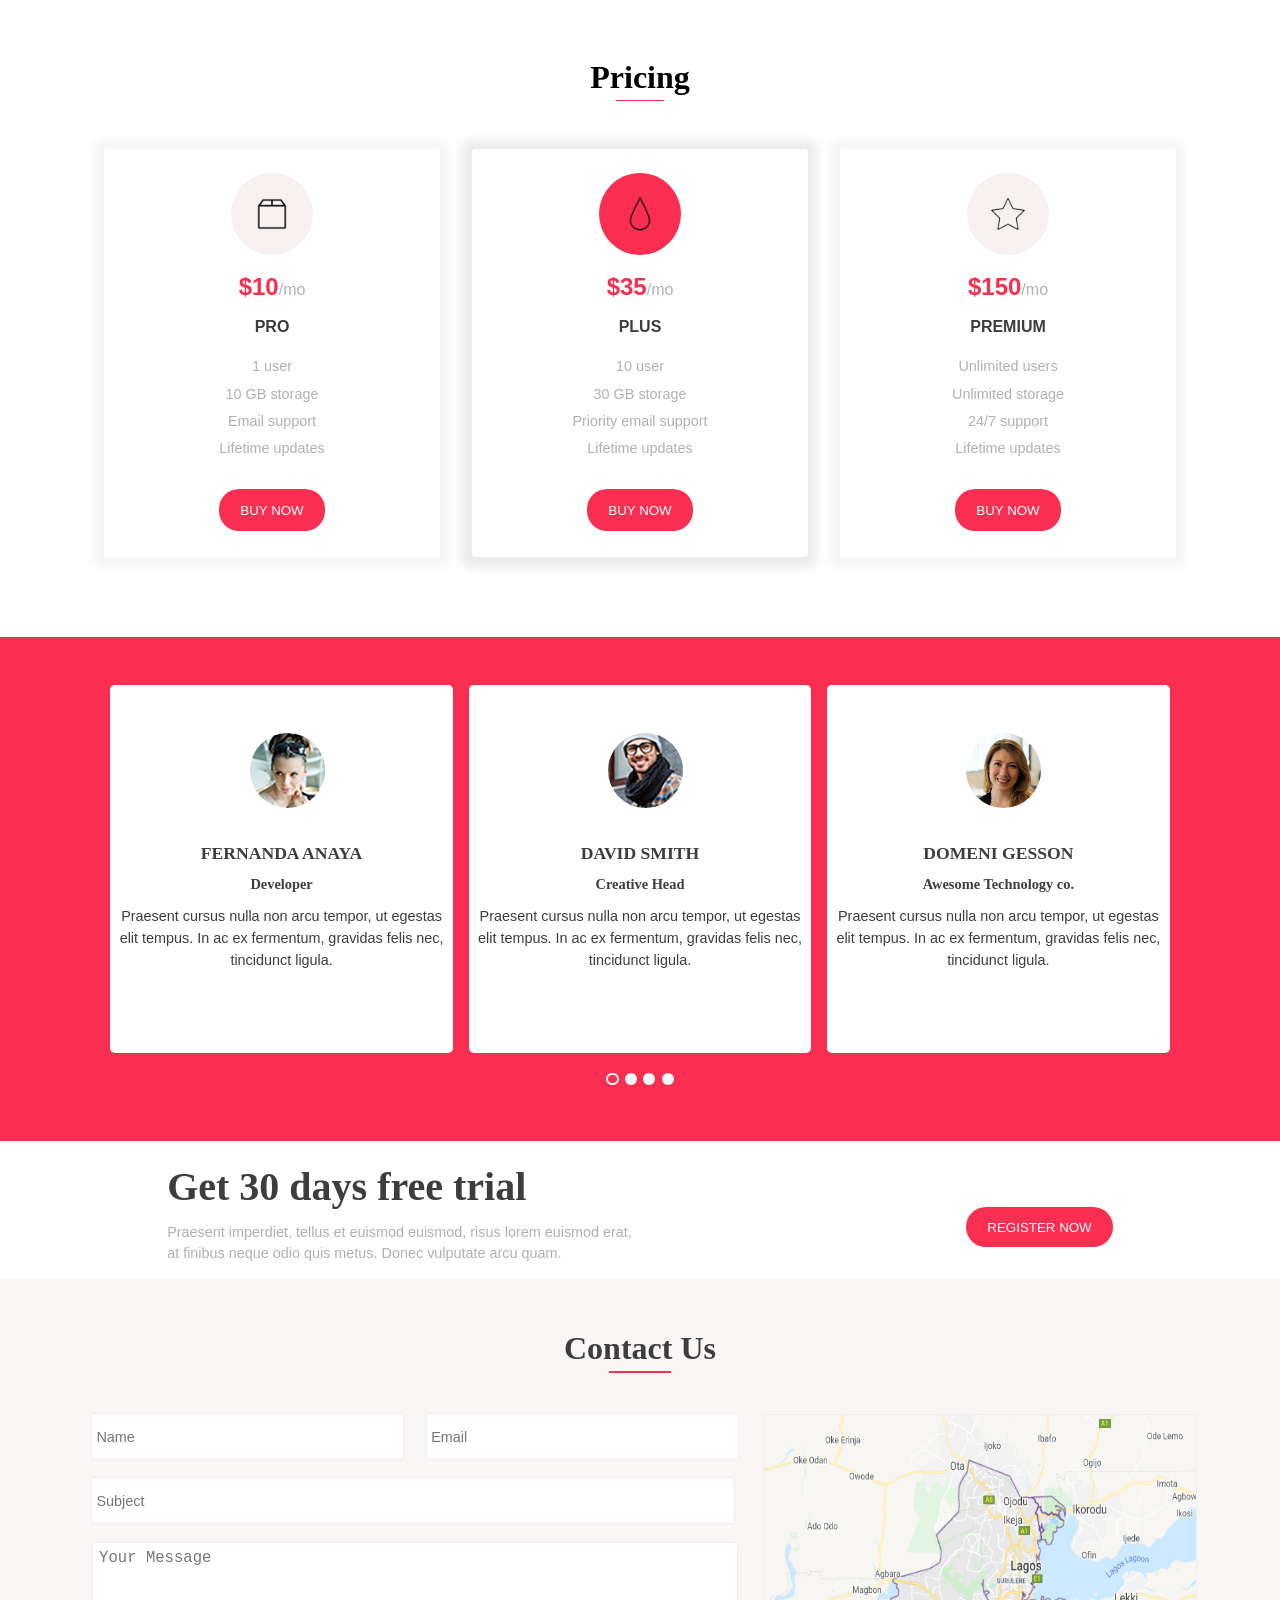
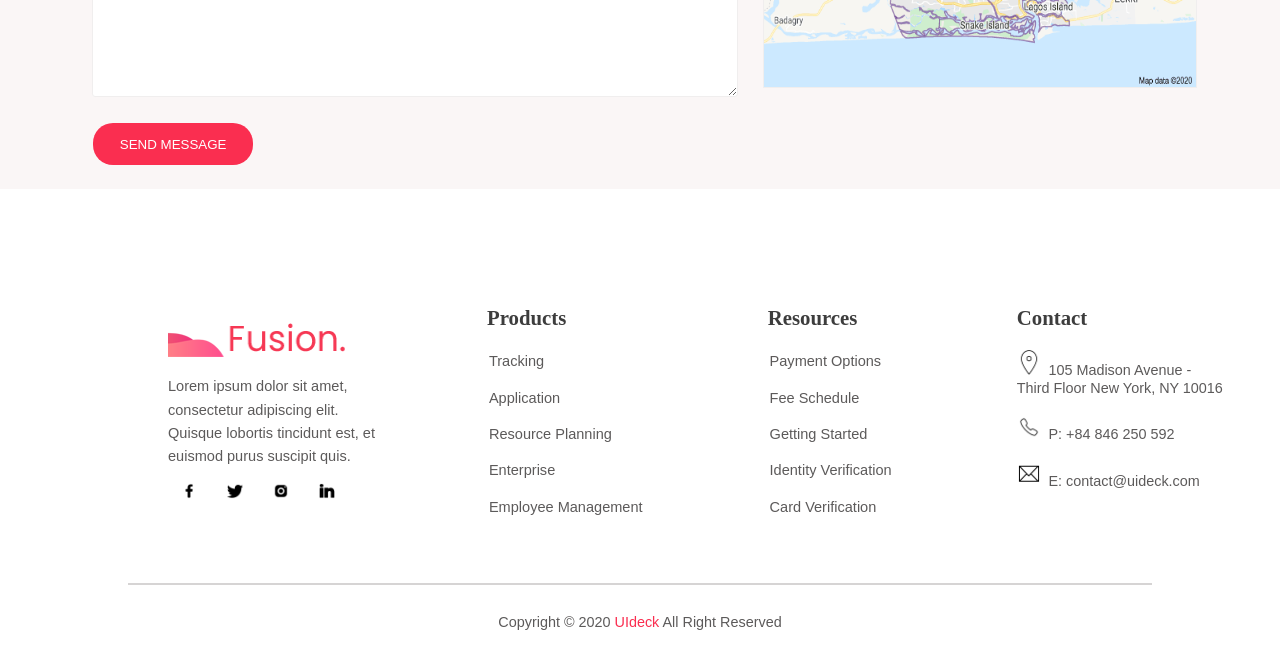
==== index.html @ 1bb01795 "initial commit" ====
<!DOCTYPE html>
<html lang="en">
<head>
    <meta charset="UTF-8">
    <meta name="viewport" content="width=device-width, initial-scale=1.0">
    <title>Group 3 Task</title>
    <link rel="stylesheet" href="style.css">
</head>
<body>
<main>
<section id="pricing">
    <h2>Pricing</h2>
    <div class="pricing-under"></div>
<div class="pricing">
 <div class="box-1 box">
     <img src="shecode-assets/fusion-box.png" alt="a box logo">
    <p class="month"> <span>$10</span>/mo</p>
      <p class="pro">PRO</p>
      <p class="pro-package">
        1 user <br>
        10 GB storage <br>
        Email support <br>
        Lifetime updates <br>
    </p>
    <button>BUY NOW</button>
 </div>
 <div class="box-2 box">
    <img src="shecode-assets/fusion-drop.png" alt="a drop logo">
    <p class="month"><span>$35</span>/mo</p>
     <p class="plus">PLUS</p>
     <p class="plus-package">
       10 user <br>
       30 GB storage <br>
       Priority email support <br>
       Lifetime updates <br>
   </p>
   <button>BUY NOW</button>
</div>
<div class="box-3 box">
    <img src="shecode-assets/fusion-star.png" alt="a star logo">
    <p class="month"><span>$150</span>/mo</p>
     <p class="premium">PREMIUM</p>
     <p class="premium-package">
       Unlimited users <br>
       Unlimited storage <br>
       24/7 support <br>
       Lifetime updates <br>
   </p>
   <button>BUY NOW</button>
</div>
</div>
</section>
<section id="testimonial">
<div class="testimonial-container">
 <div class="first-person">
<img src="shecode-assets/first-image.jpg" alt="first testimony">
<div>
<h2>FERNANDA ANAYA</h2>
<h3>Developer</h3>
<p>Praesent cursus nulla non arcu tempor, ut egestas elit tempus. In ac ex
    fermentum, gravidas felis nec, tincidunct ligula.
  </p>
</div>
 </div>
 <div class="second-person">
    <img src="shecode-assets/second-image.jpg" alt="second-image testimony">
    <div>
    <h2>DAVID SMITH</h2>
    <h3>Creative Head</h3>
    <p>Praesent cursus nulla non arcu tempor, ut egestas elit tempus. In ac ex
        fermentum, gravidas felis nec, tincidunct ligula.
        <p>
      </p>
    </div>
     </div>
     <div class="third-person">
        <img src="shecode-assets/third-image.jpg" alt="third testimony">
        <div>
        <h2>DOMENI GESSON</h2>
        <h3>Awesome Technology co.</h3>
        <p>Praesent cursus nulla non arcu tempor, ut egestas elit tempus. In ac ex
            fermentum, gravidas felis nec, tincidunct ligula.
          </p>
        </div>
    </div>
</section>
<div class="dot-wrapper">
    <div class="dots dots1"></div>
    <div class="dots"></div>
    <div class="dots"></div>
    <div class="dots"></div>
</div>
<section class="trial">
<div>
    <h1>Get 30 days free trial</h1>
    <p>Praesent imperdiet, tellus et euismod euismod, risus lorem euismod erat, <br> at 
    finibus neque odio quis metus. Donec vulputate arcu quam.</p>
</div>
<button>REGISTER NOW</button>
</section>
<section id="contact">
<h2>Contact Us</h2>
<div class="contact-under"></div>
<div class="contact">
<form>
    <input type="text" name="name" placeholder="Name" class="name" required>
    <input type="email" name="email" placeholder="Email" class="email" required> <br>
    <input type="text" name="subject" placeholder="Subject" class="subject" required> <br>
    <textarea name="message" id="message" cols="30" rows="10" placeholder="Your Message" class="textarea" required></textarea> <br>
    <input type="submit" name="submit" value="SEND MESSAGE" class="submit">
</form>
<div class="map">
<img src="shecode-assets/lagos.png" alt="lagos map">
</div>
</div>
</section>
<section id="endofpage">
    <div class="endofpage">
<div class="fusion">
    <img src="shecode-assets/fusion-logo.png" alt="fusion logo" id="fusion">
    <p>Lorem ipsum dolor sit amet,</br> consectetur adipiscing elit. </br> Quisque lobortis
    tincidunt est, et </br> euismod purus suscipit quis.</p>
    <a href="https://facebook.com"><img src="shecode-assets/facebook.png" alt="facebook logo" class="social"></a>
    <a href="https://twitter.com"><img src="shecode-assets/twitter.png" alt="twitter logo" class="social"></a>
    <a href="https://instagram.com"><img src="shecode-assets/instagram.png" alt="instagram logo" class="social"></a>
    <a href="https://linkedin.com"><img src="shecode-assets/linkedin.png" alt="linkedin logo" class="social"></a>
</div>
<div>
    <h3>Products</h3>
    <ul>
     <li>Tracking</li>
     <li>Application</li>
     <li>Resource Planning</li>
     <li>Enterprise</li>
     <li>Employee Management</li>
 </ul>
</div>
<div>
    <h3>Resources</h3>
    <ul>
     <li>Payment Options</li>
     <li>Fee Schedule</li>
     <li>Getting Started</li>
     <li>Identity Verification</li>
     <li>Card Verification</li>
 </ul>
</div>
<div class="contact-address">
    <h3>Contact</h3>
    <a href="#"><img src="shecode-assets/fusion-location.png" alt="location image" class="contact">105 Madison Avenue - </br> Third Floor New York, NY 10016</a> <br> <br>
    <a href="#"><img src="shecode-assets/fusion-phone.png" alt="phone image" class="contact">P: +84 846 250 592</a> <br> <br>
    <a href="#"><img src="shecode-assets/fusion-mail.png" alt="mail image" class="contact">E: contact@uideck.com</a>
</div>
</div>
</section>
<div class="top-border"></div>
<footer>
    <p>Copyright &copy; 2020 <a href="#">UIdeck</a> All Right Reserved </p>
</footer>
</main>
</body>
</html>
---- style.css ----
:root{
    --pink-color: rgb(250, 46, 80);
    --grey-color:rgb(248, 241, 241);
    --white-color:white;
    --box-shadow:rgb(247, 245, 245);
    --box-2-shadow: rgb(236, 234, 234);
    --pricing-headings: rgb(61, 61, 61);
    --pricing-text:rgb(180, 175, 175);
}
body{
    margin: 0;
    box-sizing: border-box;
    font-family: Arial, Helvetica, sans-serif;
}
h1,h2, h3{
    font-family: 'Times New Roman', Times, serif ;
}
/* pricing section */

.pricing{
    display: flex;
    justify-content:center;
    align-items: center;
}
#pricing{
    background-color: var(--white-color);
    padding: 2em;
    padding-bottom: 4em;
}
#pricing h2{
text-align: center;
font-size: 2em;
}
.pricing img{
    width: 2.5em;
    background-color: var(--grey-color);
    border-radius: 50%;
    padding: 1.3em;
    margin-top: 1.5em;

}
.box{
width: 21em;
height: 25.5em;
background-color: var(--white-color);
text-align: center;
line-height: 1.3em;
margin: 1em;
border: none;
border-radius: .2em;
box-shadow: -1px 1px 10px 10px var(--box-shadow);
}
.box-2{
    box-shadow: -1px 1px 10px 10px var(--box-2-shadow);
}
.box-2 img{
background-color: var(--pink-color); 
}
/* hover effect for the icons */
.pricing img:hover{
    background-color: var(--pink-color); 
}
span{
    color: var(--pink-color);
    font-weight: 550;
    font-size: 1.5em;
}
.month{
    font-size: 1em;
    color:var(--pricing-text);
}
.pro, .plus, .premium{
    font-weight: 800;
    color: var(--pricing-headings);
}
.pro-package, .plus-package, .premium-package{
    color: var(--pricing-text);
    font-size: .9em;
    line-height:1.9em ;

}
.pricing button{
    background-color: var(--pink-color);
    color: white;
    border: none;
    padding: .6em;
    border-radius: 1.5em;
    padding: 1em;
    width: 8em;
    margin: .9em;
}

/* Testimonial section */

#testimonial{
    background-color: var(--pink-color);
    padding: 5em;
}
.testimonial-container{
    display: flex;
    justify-content:center;
    align-items: center;
}
.first-person, .second-person, .third-person{
    background-color: var(--white-color);
    width: 21.4em;
    height: 23em;
    margin: .5em;
    margin-top: -2em;
    text-align: center;
    border-radius: .3em;
}
.testimonial-container img{
    position: absolute;
    border-radius: 50%;
    margin-top: 3em;
    margin-left: -2em;
}
.testimonial-container p{
    color: var(--pricing-headings) ;
    font-size: .9em;
    line-height: 1.5em;
}
.testimonial-container h2{
    font-size: 1.1em;
    color: var(--pricing-headings);
}
.testimonial-container h3{
    font-size: .9em;
    color: var(--pricing-headings);
}
.first-person div, .second-person div, .third-person div{
    margin-top: 10em;
    line-height: 1em;
}
.dot-wrapper{
    display: flex;
    justify-content: center;
    align-items: center;
    left: 20em;
    margin-top: -7.5em;
    padding: 3em;
}
.dots{
    display: inline-block;
    background-color: var(--white-color);
    border-radius: 50%;
    width: .75em;
    height: .75em;
    margin: .2em;
}
.dots1{
background-color: var(--pink-color);
border: 2px solid white;
width: .53em;
height: .53em;
}
.trial{
    display: flex;
    justify-content: space-around;
    align-items: center;
    line-height: .2em;
    margin-top: 1em;
}
.trial h1{
    font-size: 2.5em;
    color: var(--pricing-headings);
}
.trial p{
line-height: 1.5em;
font-size: .9em;
color: var(--pricing-text)
}
.trial button{
    background-color: var(--pink-color);
    color: white;
    border: none;
    border-radius: 1.5em;
    height: 3em;
    width: 11em;
    margin-top: 1.7em;
}

/* contact section */

#contact{
    background-color: rgb(250, 246, 246);
    padding: 1.5em;
}
#contact h2{
    text-align: center;
    font-size: 2em;
    color: var(--pricing-headings);
}
.contact{
    display: flex;
    justify-content:center;
    flex-wrap: wrap;
}
.email, .name, .subject{
width: 21em;
height: 2.5em;
margin: .6em;
border: 1px solid rgb(240, 238, 238);;
border-radius: .2em;
padding: .3em;
font-size: .9em;
}
.subject{
    width: 44em;
}
.textarea{
    width: 40.5em;
    height: 9em;
    padding: .4em;
    margin: .6em;
    font-size: 1.2em;
    border: 1px solid rgb(240, 238, 238);
    border-radius: .2em;
}
.map img{
width: 27em;
height: 17em;
margin-top: .6em;
margin-left: 1em;
border: 1px solid rgb(240, 238, 238);
}
.submit{
    background-color: var(--pink-color);
    color: white;
    border: none;
    border-radius: 1.5em;
    height: 3.1em;
    width: 12em;
    margin-top: 1em;
    margin-left: .8em;
}
#endofpage{
    padding-bottom: 3em;
}
.endofpage{
    display: flex;
    justify-content: flex-start;
}
#endofpage .social{
    width: 1em;
    height: 1em;
}
#endofpage .fusion{
    margin-left: 3.5em;
    margin-top: 5em;
}
#endofpage .fusion a{
    margin: .8em;
}
#fusion{
    width: 12em;
    height: 2.5em;
}
#endofpage .contact{
    width: 1.7em;
    height: 1.7em;
    display: inline-block;
    margin-right: .5em;
}
#endofpage ul{
    margin-left: -3.2em;
}
#endofpage li{
    list-style-type: none;
    margin: .9em;
}
#endofpage h3{
    color: var(--pricing-headings);
    font-size: 1.3em ;
}
#endofpage p, #endofpage li{
    font-size: .91em;
    line-height: 1.6em;
    color: rgb(92, 90, 90);
}
#endofpage div{
    margin-top: 3em;
    margin-left: 7em;
}
#endofpage .contact-address a{
    font-size: .9em;
    color: rgb(92, 90, 90);
    text-decoration: none;
}
footer{
    padding: 1em;
    font-size: .9em;
    color: rgb(92, 90, 90);
    text-align: center;
}
.top-border{
    background-color:rgb(214, 212, 212);
    width: 80%;
    height: .1em;
    margin: auto;
}
.pricing-under{
    background-color:var(--pink-color);
    width: 4%;
    height: 1.7px;
    margin: -1.4em auto 2em auto;
}
.contact-under{
    background-color:var(--pink-color);
    width: 5%;
    height: 1.7px;
    margin: -1.4em auto 2em auto;
}
footer a{
    text-decoration: none;
    color: var(--pink-color);
}
/* media queries */
@media screen and (max-width: 700px){
    .pricing{
        flex-direction: column;
    }
    .testimonial-container{
        flex-direction: column;
    }
    .first-person, .second-person, .third-person{
        margin-top: 1em;
    }
    .trial{
        flex-direction: column;
        margin: 1.5em;
    }
    .email, .name, .subject{
        width: 23em;
        margin: .6em 10em;
    }
    .textarea{
        width: 25em;
        margin: .6em 7em;
    }
    .submit{
        margin-left: 18em;
    }
    .map img{
        width:26em ;
        margin: 2em;
    }
    .endofpage{
        flex-direction: column;
        justify-content: flex-start;
        align-items: flex-start;
    }
}
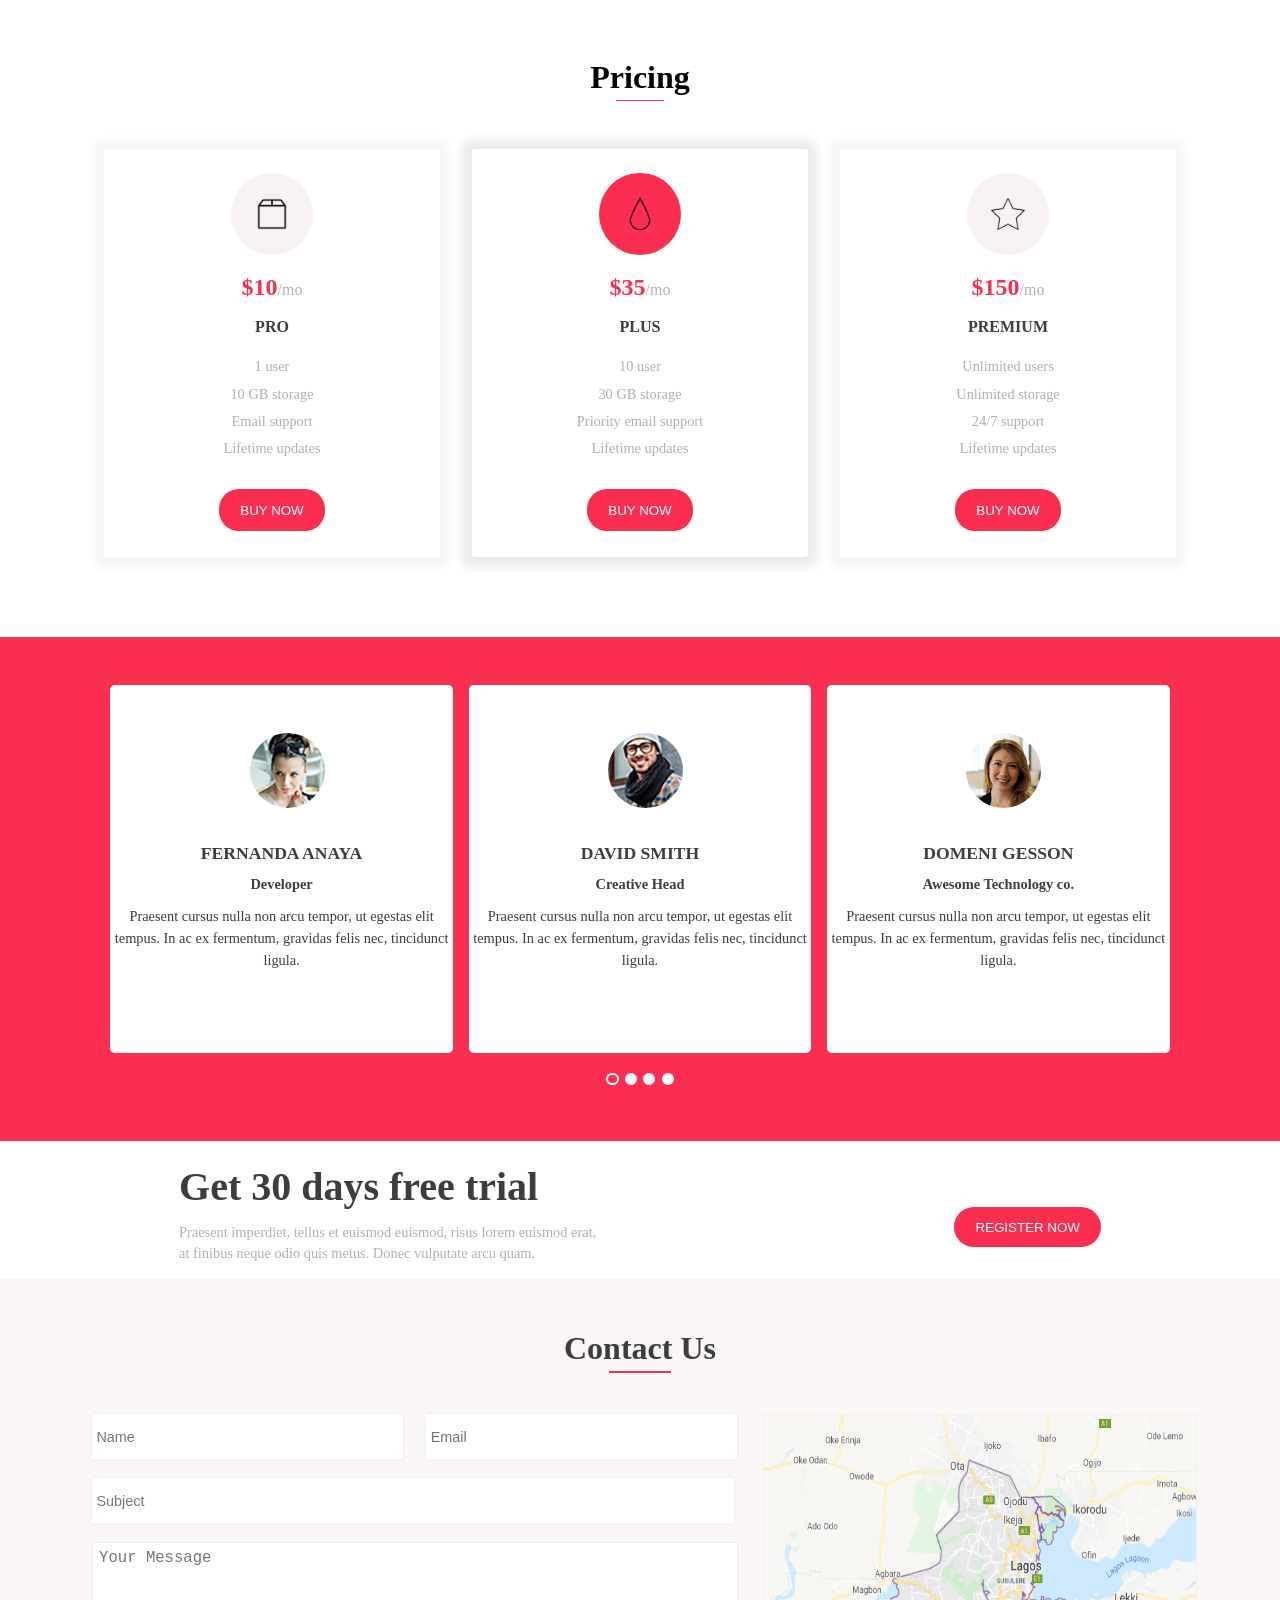
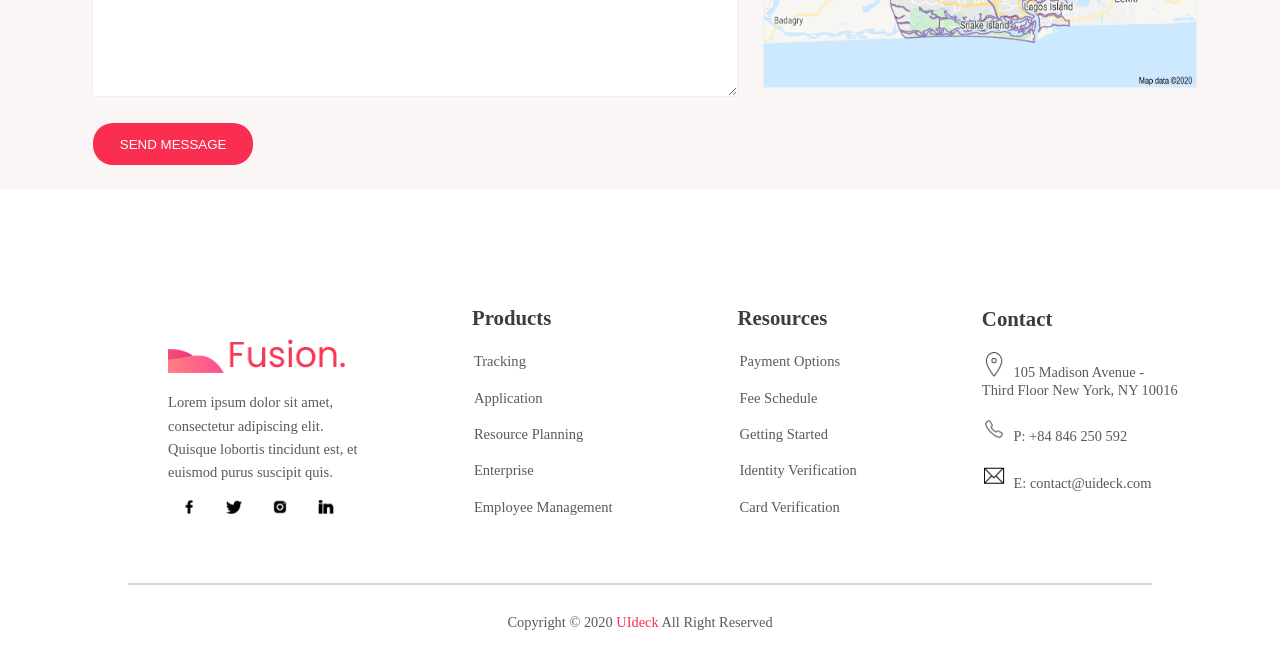
==== commit 54513fd1: "addition of extra files" ====
--- a/index.html
+++ b/index.html
@@ -120,10 +120,10 @@
     <img src="shecode-assets/fusion-logo.png" alt="fusion logo" id="fusion">
     <p>Lorem ipsum dolor sit amet,</br> consectetur adipiscing elit. </br> Quisque lobortis
     tincidunt est, et </br> euismod purus suscipit quis.</p>
-    <a href="https://facebook.com"><img src="shecode-assets/facebook.png" alt="facebook logo" class="social"></a>
-    <a href="https://twitter.com"><img src="shecode-assets/twitter.png" alt="twitter logo" class="social"></a>
-    <a href="https://instagram.com"><img src="shecode-assets/instagram.png" alt="instagram logo" class="social"></a>
-    <a href="https://linkedin.com"><img src="shecode-assets/linkedin.png" alt="linkedin logo" class="social"></a>
+    <a href="https://facebook.com"><img src="shecode-assets/facebook.png" alt="facebook logo" class="fb"></a>
+    <a href="https://twitter.com"><img src="shecode-assets/twitter.png" alt="twitter logo" class="twitter" ></a>
+    <a href="https://instagram.com"><img src="shecode-assets/instagram.png" alt="instagram logo" class="insta"></a>
+    <a href="https://linkedin.com"><img src="shecode-assets/linkedin.png" alt="linkedin logo" class="linkedin"></a>
 </div>
 <div>
     <h3>Products</h3>
--- a/style.css
+++ b/style.css
@@ -10,7 +10,7 @@
 body{
     margin: 0;
     box-sizing: border-box;
-    font-family: Arial, Helvetica, sans-serif;
+    /* font-family: Arial, Helvetica, sans-serif; */
 }
 h1,h2, h3{
     font-family: 'Times New Roman', Times, serif ;
@@ -56,10 +56,6 @@
 .box-2 img{
 background-color: var(--pink-color); 
 }
-/* hover effect for the icons */
-.pricing img:hover{
-    background-color: var(--pink-color); 
-}
 span{
     color: var(--pink-color);
     font-weight: 550;
@@ -241,8 +237,9 @@
 .endofpage{
     display: flex;
     justify-content: flex-start;
-}
-#endofpage .social{
+    align-items: center;
+}
+#endofpage a img {
     width: 1em;
     height: 1em;
 }
@@ -283,6 +280,9 @@
     margin-top: 3em;
     margin-left: 7em;
 }
+#endofpage .contact-address h3{
+    margin-top: -1em ;
+}
 #endofpage .contact-address a{
     font-size: .9em;
     color: rgb(92, 90, 90);
@@ -331,6 +331,9 @@
         flex-direction: column;
         margin: 1.5em;
     }
+    .trial h1{
+        font-size: 1.8em;
+    }
     .email, .name, .subject{
         width: 23em;
         margin: .6em 10em;
@@ -351,4 +354,33 @@
         justify-content: flex-start;
         align-items: flex-start;
     }
+}
+
+/* hover effect for the icons */
+.pricing img:hover{
+    background-color: var(--pink-color); 
+}
+button:hover{
+    font-weight: bold;
+    cursor: pointer;
+    background-color: white; transition: .4s;
+    border: 1px dashed var(--pink-color);
+    color: var(--pink-color);
+}
+.submit:hover{
+    font-weight: bold;
+    cursor: pointer;
+    background-color: white; transition: .4s;
+    border: 1px dashed var(--pink-color);
+    color: var(--pink-color);
+}
+.map:hover{
+    cursor: pointer;
+}
+a:hover{
+    color: var(--pink-color);
+}
+.socialfb:hover{
+background-color: var(--pink-color);
+padding: .8em;
 }
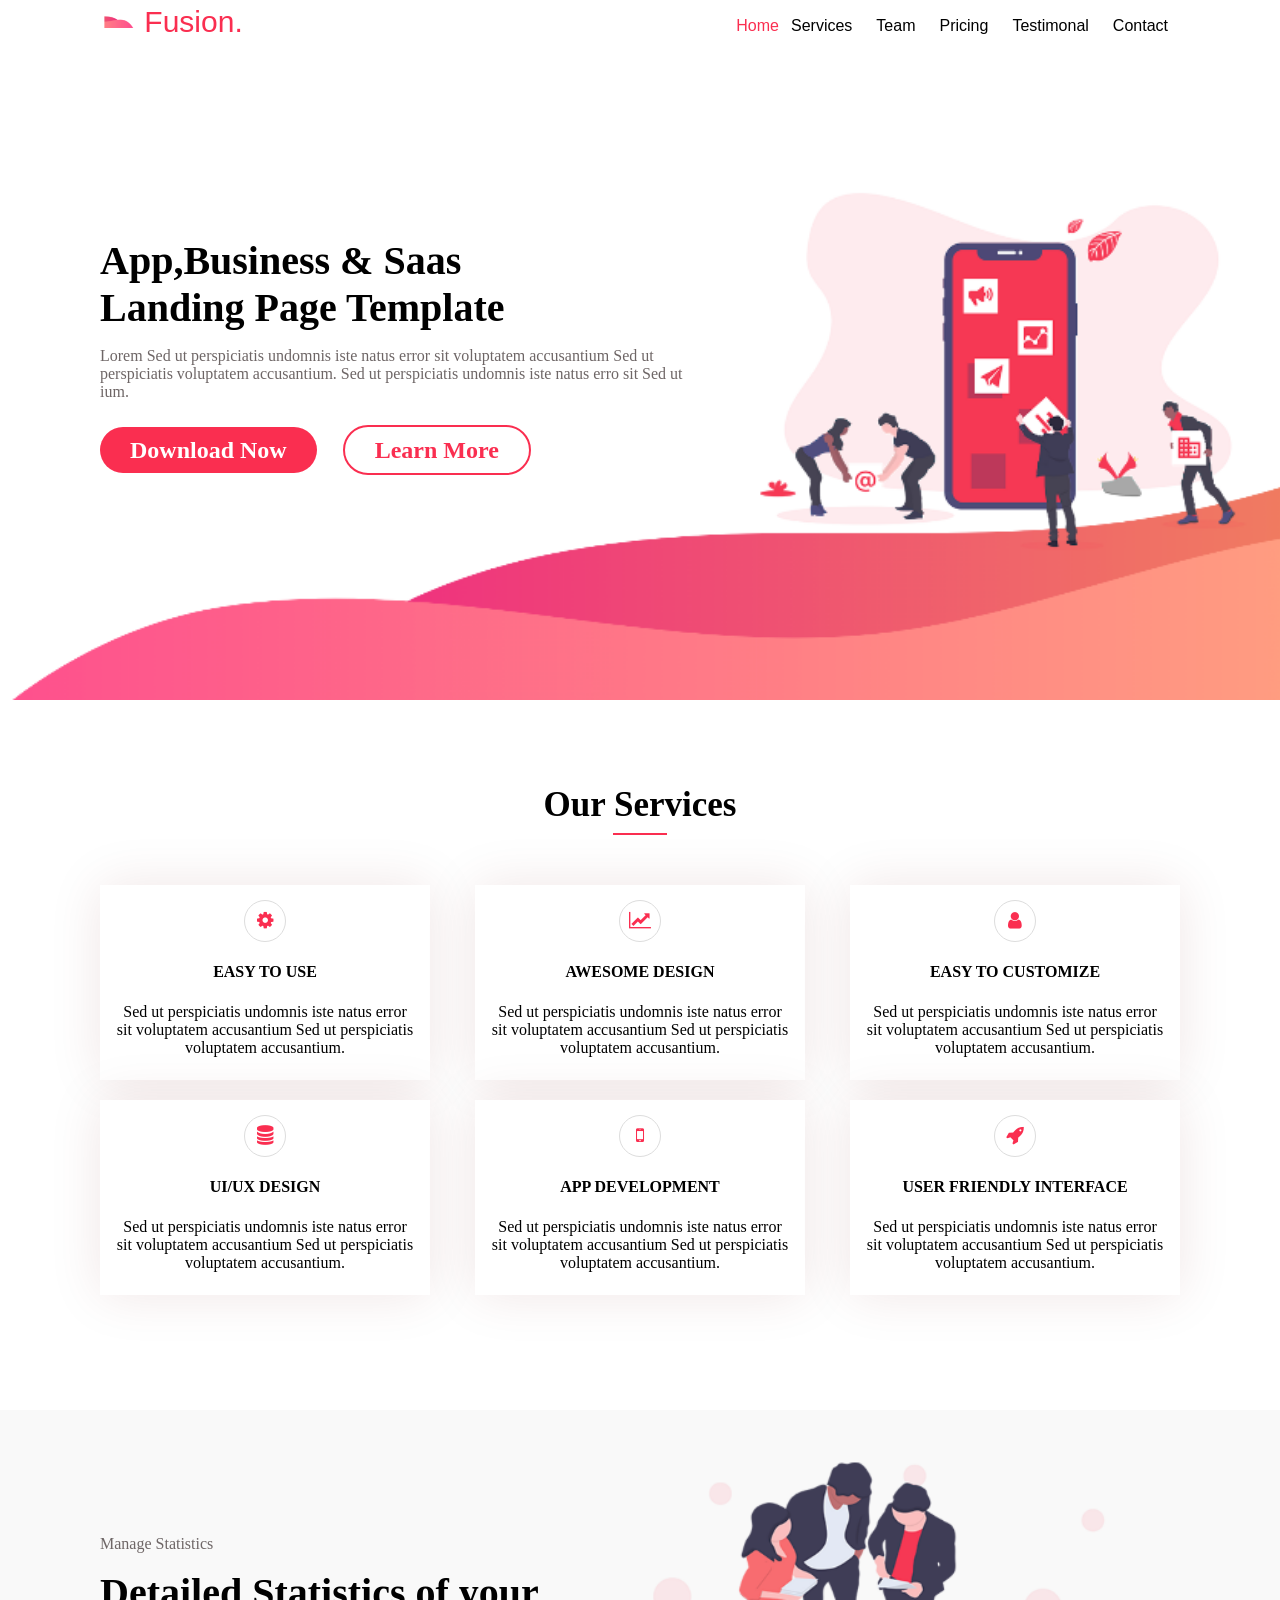
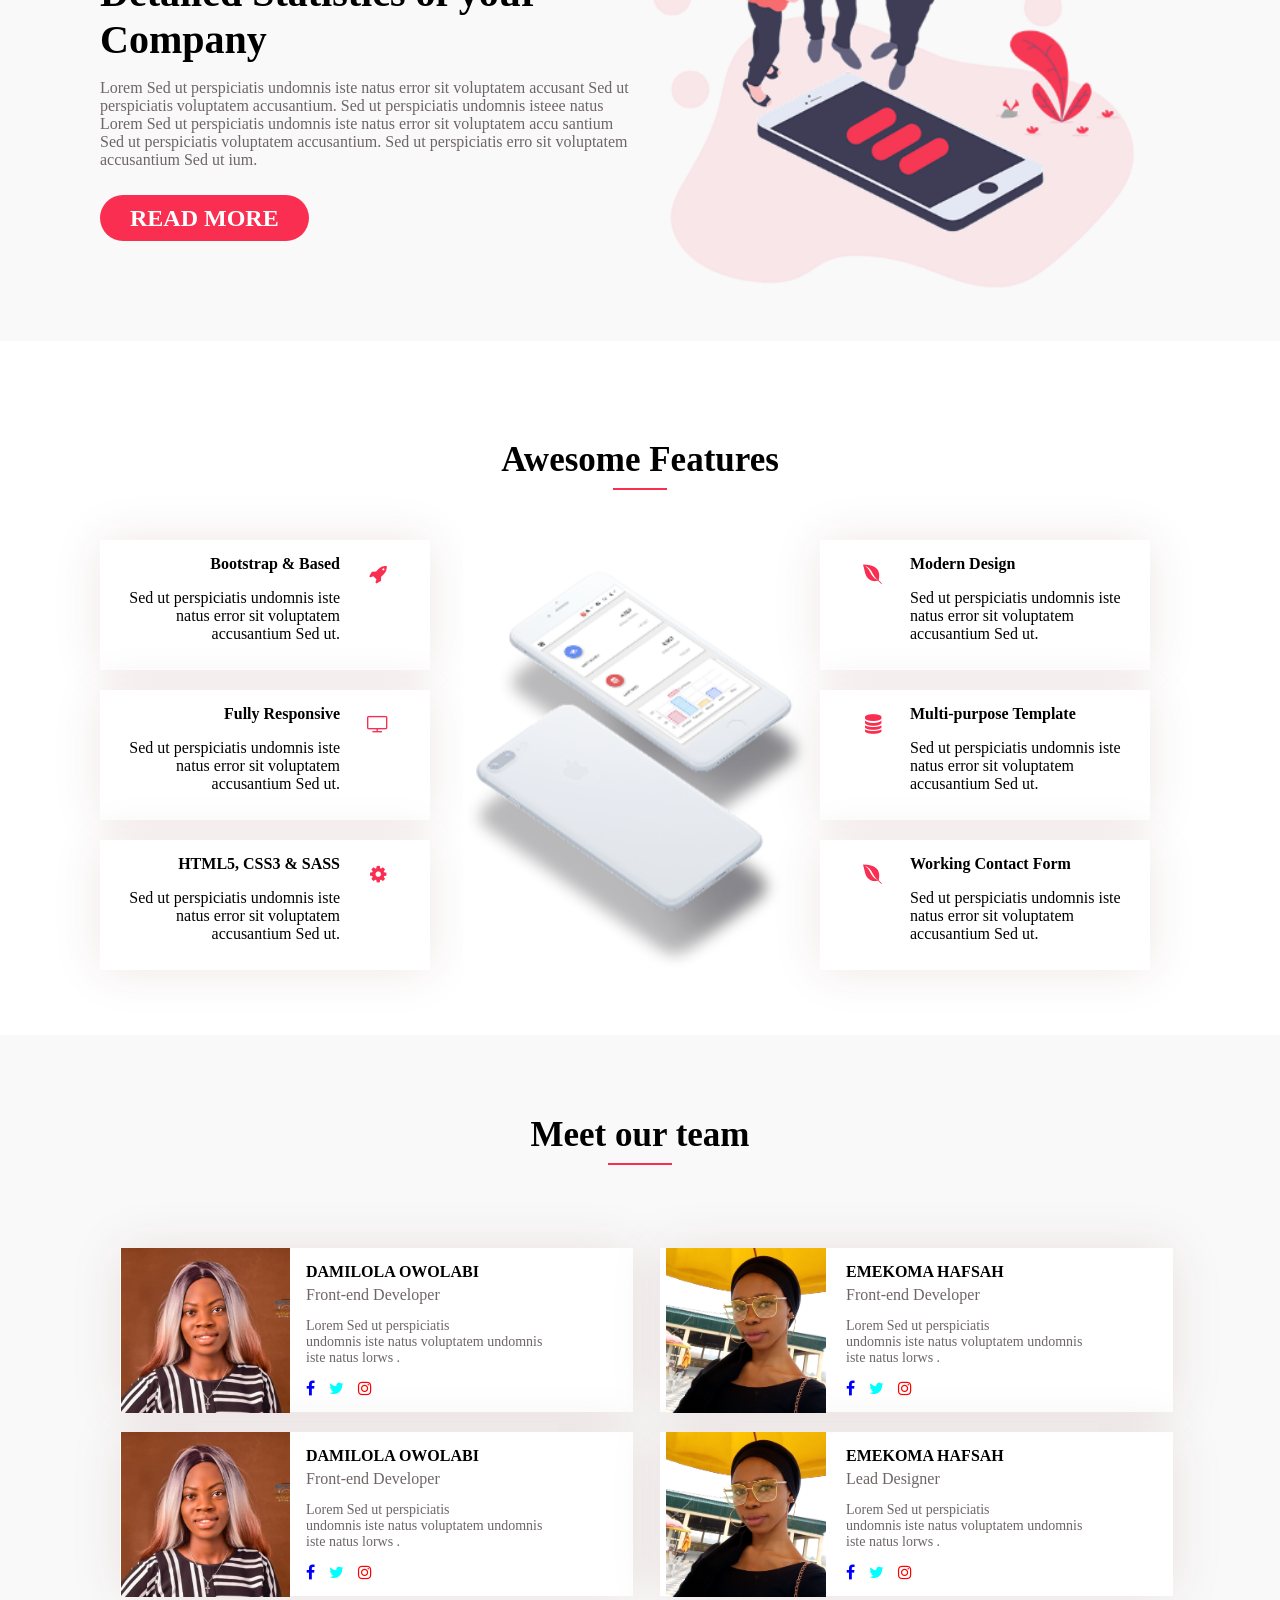
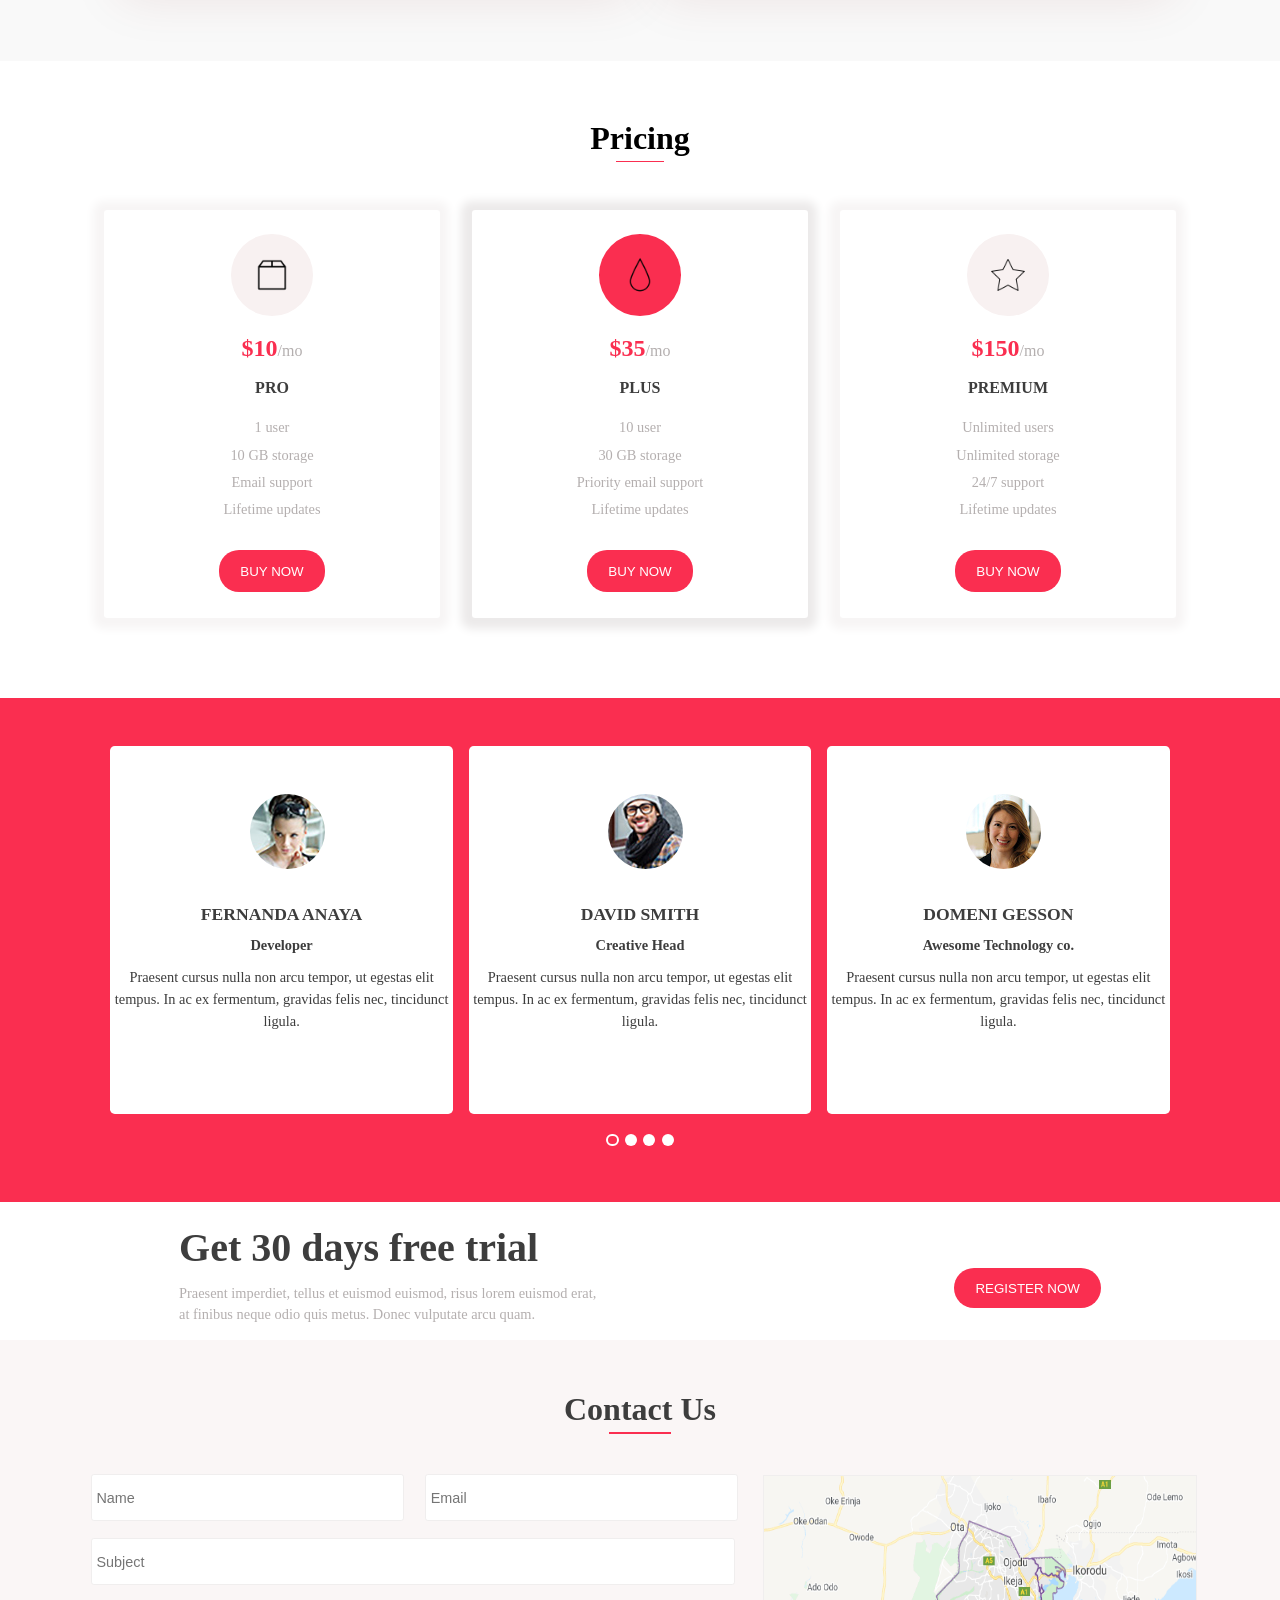
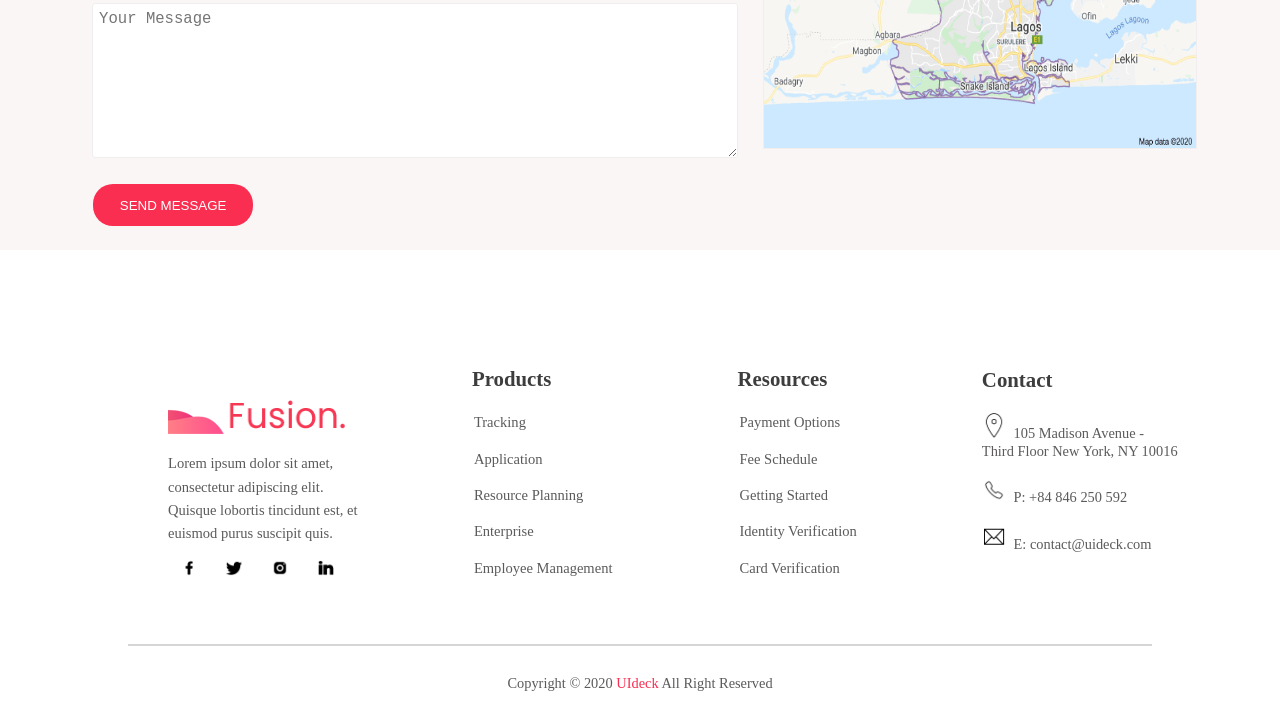
==== commit fca39620: "modification" ====
--- a/index.html
+++ b/index.html
@@ -1,162 +1,450 @@
 <!DOCTYPE html>
 <html lang="en">
+    
 <head>
     <meta charset="UTF-8">
     <meta name="viewport" content="width=device-width, initial-scale=1.0">
-    <title>Group 3 Task</title>
+    <link rel="icon" href="./img4.png">
     <link rel="stylesheet" href="style.css">
+    <link rel="stylesheet" type="text/css" href="style2.css">
+    <link rel="stylesheet" href="https://cdnjs.cloudflare.com/ajax/libs/font-awesome/4.7.0/css/font-awesome.min.css">
+    <title>Fusion </title>
 </head>
-<body>
-<main>
-<section id="pricing">
-    <h2>Pricing</h2>
-    <div class="pricing-under"></div>
-<div class="pricing">
- <div class="box-1 box">
-     <img src="shecode-assets/fusion-box.png" alt="a box logo">
-    <p class="month"> <span>$10</span>/mo</p>
-      <p class="pro">PRO</p>
-      <p class="pro-package">
-        1 user <br>
-        10 GB storage <br>
-        Email support <br>
-        Lifetime updates <br>
-    </p>
-    <button>BUY NOW</button>
- </div>
- <div class="box-2 box">
-    <img src="shecode-assets/fusion-drop.png" alt="a drop logo">
-    <p class="month"><span>$35</span>/mo</p>
-     <p class="plus">PLUS</p>
-     <p class="plus-package">
-       10 user <br>
-       30 GB storage <br>
-       Priority email support <br>
-       Lifetime updates <br>
-   </p>
-   <button>BUY NOW</button>
-</div>
-<div class="box-3 box">
-    <img src="shecode-assets/fusion-star.png" alt="a star logo">
-    <p class="month"><span>$150</span>/mo</p>
-     <p class="premium">PREMIUM</p>
-     <p class="premium-package">
-       Unlimited users <br>
-       Unlimited storage <br>
-       24/7 support <br>
-       Lifetime updates <br>
-   </p>
-   <button>BUY NOW</button>
-</div>
-</div>
-</section>
-<section id="testimonial">
-<div class="testimonial-container">
- <div class="first-person">
-<img src="shecode-assets/first-image.jpg" alt="first testimony">
 <div>
-<h2>FERNANDA ANAYA</h2>
-<h3>Developer</h3>
-<p>Praesent cursus nulla non arcu tempor, ut egestas elit tempus. In ac ex
-    fermentum, gravidas felis nec, tincidunct ligula.
-  </p>
-</div>
- </div>
- <div class="second-person">
-    <img src="shecode-assets/second-image.jpg" alt="second-image testimony">
+    <nav>
+        <nav-brand class="logo">
+            <img src="./img4.png" alt=""> Fusion.</nav-brand>
+        <ul style="float:right;margin-top: 0px;">
+            <li><a class="active" href="#home">Home</a></li>
+            <li><a href="#services">Services</a></li>
+            <li><a href="#team"> Team</a></li>
+            <li><a href="#pricing">Pricing</a></li>
+            <li><a href="#testimonial">Testimonal</a></li>
+            <li><a href="#contact">Contact</a></li>
+        </ul>
+    </nav>
+
+
+    <!--Section 1-->
+    <div id="home">
+        <div class="home">
+            <h4>App,Business & Saas <br />
+                Landing Page Template
+            </h4>
+            <p>Lorem Sed ut perspiciatis undomnis iste natus error sit voluptatem accusantium
+                Sed ut perspiciatis voluptatem accusantium. Sed ut perspiciatis undomnis iste natus
+                erro sit Sed ut ium.
+            </p>
+            <span>
+                <a href="#contact" class="btn">Download Now</a>
+                <a href="#testimonials" class="btn2">Learn More</a>
+            </span>
+        </div>
+    </div>
+
+
+    <div class="wrapper">
+
+        <!--Section 2-->
+        <div id="services">
+            <h4>Our Services</h4>
+            <hr />
+            <div class="services">
+                <div class="section-a">
+                    <i id="icon" class="fa fa-2x fa-cog" aria-hidden="true"></i>
+                    <h4>EASY TO USE</h4>
+                    <p>Sed ut perspiciatis undomnis iste natus error sit voluptatem accusantium Sed ut perspiciatis
+                        voluptatem accusantium.</p>
+                </div>
+                <div class="section-a">
+                    <i id="icon" class="fa fa-2x fa-line-chart" aria-hidden="true"></i>
+                    <h4>AWESOME DESIGN</h4>
+                    <p>Sed ut perspiciatis undomnis iste natus error sit voluptatem accusantium Sed ut perspiciatis
+                        voluptatem accusantium.</p>
+                </div>
+                <div class="section-a">
+                    <i id="icon" class="fa fa-2x fa-user" aria-hidden="true"></i>
+                    <h4>EASY TO CUSTOMIZE</h4>
+                    <p>Sed ut perspiciatis undomnis iste natus error sit voluptatem accusantium Sed ut perspiciatis
+                        voluptatem accusantium.</p>
+                </div>
+                <div class="section-a">
+                    <i id="icon" class="fa fa-2x   fas fa-database" aria-hidden="true"></i>
+                    <h4>UI/UX DESIGN</h4>
+                    <p>Sed ut perspiciatis undomnis iste natus error sit voluptatem accusantium Sed ut perspiciatis
+                        voluptatem accusantium.</p>
+                </div>
+                <div class="section-a">
+                    <i id="icon" class="fa fa-2x fa-mobile" aria-hidden="true"></i>
+                    <h4>APP DEVELOPMENT</h4>
+                    <p>Sed ut perspiciatis undomnis iste natus error sit voluptatem accusantium Sed ut perspiciatis
+                        voluptatem accusantium.</p>
+                </div>
+                <div class="section-a">
+                    <i id="icon" class="fa fa-2x   fas fa-rocket" aria-hidden="true"></i>
+                    <h4>USER FRIENDLY INTERFACE</h4>
+                    <p>Sed ut perspiciatis undomnis iste natus error sit voluptatem accusantium Sed ut perspiciatis
+                        voluptatem accusantium.</p>
+                </div>
+            </div>
+
+        </div>
+    </div>
+    <div class="home2">
+        <div class="wrapper">
+            <div class="home">
+                <p>Manage Statistics</p>
+                <h4>Detailed Statistics of your <br />
+                    Company
+                </h4>
+                <p>Lorem Sed ut perspiciatis undomnis iste natus error sit voluptatem accusant
+                    Sed ut perspiciatis voluptatem accusantium. Sed ut perspiciatis undomnis isteee natus
+                    Lorem Sed ut perspiciatis undomnis iste natus error sit voluptatem accu santium
+                    Sed ut perspiciatis voluptatem accusantium. Sed ut perspiciatis
+                    erro sit voluptatem accusantium Sed ut ium.
+                </p>
+                <span>
+                    <a href="#contact" class="btn">READ MORE</a>
+                </span>
+            </div>
+        </div>
+
+    </div>
+
+    <div class="wrapper">
+        <h4 style="margin-top: 5px;">Awesome Features</h4>
+        <hr />
+        <div class="features">
+            <div>
+                <div class="section-b">
+                    <div style="text-align: right">
+                        <h4>Bootstrap & Based</h4>
+                        <p>Sed ut perspiciatis undomnis iste natus error sit voluptatem accusantium Sed ut.</p>
+                    </div>
+                    <div style="text-align: center;">
+                        <i id="icon2" class="fa fa-2x fas fa-rocket" aria-hidden="true"></i>
+                    </div>
+                </div>
+                <div class="section-b">
+                    <div style="text-align: right">
+                        <h4>Fully Responsive</h4>
+                        <p>Sed ut perspiciatis undomnis iste natus error sit voluptatem accusantium Sed ut.</p>
+                    </div>
+                    <div style="text-align: center;">
+                        <i id="icon2" class="fa fa-2x  fas fa-tv" aria-hidden="true"></i>
+                    </div>
+                </div>
+                <div class="section-b">
+                    <div style="text-align: right">
+                        <h4>HTML5, CSS3 & SASS</h4>
+                        <p>Sed ut perspiciatis undomnis iste natus error sit voluptatem accusantium Sed ut.</p>
+                    </div>
+                    <div style="text-align: center;">
+                        <i id="icon2" class="fa fa-2x fas fa-cog" aria-hidden="true"></i>
+                    </div>
+                </div>
+            </div>
+            <div class="bgimg">
+            </div>
+            <div>
+                <div class="section-b-2">
+                    <div style="text-align: center;">
+                        <i id="icon2" class="fa fa-2x fab fa-envira" aria-hidden="true"></i>
+                    </div>
+                    <div style="text-align: left">
+                        <h4>Modern Design</h4>
+                        <p>Sed ut perspiciatis undomnis iste natus error sit voluptatem accusantium Sed ut.</p>
+                    </div>
+                </div>
+                <div class="section-b-2">
+                    <div style="text-align: center;">
+                        <i id="icon2" class="fa fa-2x fas fa-database" aria-hidden="true"></i>
+                    </div>
+                    <div style="text-align: left">
+                        <h4>Multi-purpose Template</h4>
+                        <p>Sed ut perspiciatis undomnis iste natus error sit voluptatem accusantium Sed ut.</p>
+                    </div>
+                </div>
+                <div class="section-b-2">
+                    <div style="text-align: center;">
+                        <i id="icon2" class="fa fa-2x fab fa-envira" aria-hidden="true"></i>
+                    </div>
+                    <div style="text-align: left">
+                        <h4>Working Contact Form</h4>
+                        <p>Sed ut perspiciatis undomnis iste natus error sit voluptatem accusantium Sed ut.</p>
+                    </div>
+                </div>
+            </div>
+        </div>
+    </div>
+
+    <!--Section 3-->
+    <div id="team">
+        <h4>Meet our team</h4>
+        <hr />
+        <div class="wrapper">
+            <div class="team">
+                <div>
+                    <div class="section-c">
+                        <div class="pic">
+                        </div>
+                        <div style="padding: 15px;">
+                            <h4 style="margin: 0;">DAMILOLA OWOLABI</h4>
+                            <p style="margin: 5px 0px;">Front-end Developer</p>
+                            <p style="font-size: 14px;">Lorem Sed ut perspiciatis<br />
+                                undomnis iste natus voluptatem
+                                undomnis<br /> iste natus lorws .</p>
+                            <a href="https://facebook.com/horwolarbi.opeyemi">
+
+                                <i class="fa fas fa-facebook" style="color: blue;padding-right: 10px;"
+                                    aria-hidden="true"></i>
+                            </a>
+                            <a href="https://twitter.com/Dammyton16">
+
+                                <i class="fa fas fa-twitter" style="color: aqua;padding-right: 10px;"
+                                    aria-hidden="true"></i>
+                            </a>
+                            <a href="https://www.instagram.com/dammyton/">
+
+                                <i class="fa fas fa-instagram" style="color: red;padding-right: 10px;"
+                                    aria-hidden="true"></i>
+                            </a>
+                        </div>
+                    </div>
+                    <div class="section-c">
+                        <div class="pic">
+                        </div>
+                        <div style="padding: 15px;">
+                            <h4 style="margin: 0;">DAMILOLA OWOLABI</h4>
+                            <p style="margin: 5px 0px;">Front-end Developer</p>
+                            <p style="font-size: 14px;">Lorem Sed ut perspiciatis<br />
+                                undomnis iste natus voluptatem
+                                undomnis<br /> iste natus lorws .</p>
+                            <a href="https://facebook.com/horwolarbi.opeyemi">
+
+                                <i class="fa fas fa-facebook" style="color: blue;padding-right: 10px;"
+                                    aria-hidden="true"></i>
+                            </a>
+                            <a href="https://twitter.com/Dammyton16">
+
+                                <i class="fa fas fa-twitter" style="color: aqua;padding-right: 10px;"
+                                    aria-hidden="true"></i>
+                            </a>
+                            <a href="https://www.instagram.com/dammyton/">
+
+                                <i class="fa fas fa-instagram" style="color: red;padding-right: 10px;"
+                                    aria-hidden="true"></i>
+                            </a>
+                        </div>
+                    </div>
+                </div>
+                <div>
+                    <div class="section-c">
+                        <div class="picture">
+                        </div>
+                        <div style="padding: 15px;">
+                            <h4 style="margin: 0;">EMEKOMA HAFSAH</h4>
+                            <p style="margin: 5px 0px;">Front-end Developer</p>
+                            <p style="font-size: 14px;">Lorem Sed ut perspiciatis<br />
+                                undomnis iste natus voluptatem
+                                undomnis<br /> iste natus lorws .</p>
+                            <a href="https://instagram.com/hafsyforever">
+                                <i class="fa fas fa-facebook" style="color: blue;padding-right: 10px;"
+                                    aria-hidden="true"></i>
+                            </a>
+                            <a href="https://twitter.com/hafsyforever">
+
+                                <i class="fa fas fa-twitter" style="color: aqua;padding-right: 10px;"
+                                    aria-hidden="true"></i>
+                            </a>
+                            <a href="#">
+
+                                <i class="fa fas fa-instagram" style="color: red;padding-right: 10px;"
+                                    aria-hidden="true"></i>
+                            </a>
+                        </div>
+                    </div>
+                    <div class="section-c">
+                        <div class="picture">
+                        </div>
+                        <div style="padding: 15px;">
+                            <h4 style="margin: 0;">EMEKOMA HAFSAH</h4>
+                            <p style="margin: 5px 0px;">Lead Designer</p>
+                            <p style="font-size: 14px;">Lorem Sed ut perspiciatis<br />
+                                undomnis iste natus voluptatem
+                                undomnis<br /> iste natus lorws .</p>
+                            <a href="#">
+
+                                <i class="fa fas fa-facebook" style="color: blue;padding-right: 10px;"
+                                    aria-hidden="true"></i>
+                            </a>
+                            <a href="#">
+
+                                <i class="fa fas fa-twitter" style="color: aqua;padding-right: 10px;"
+                                    aria-hidden="true"></i>
+                            </a>
+                            <a href="#">
+
+                                <i class="fa fas fa-instagram" style="color: red;padding-right: 10px;"
+                                    aria-hidden="true"></i>
+                            </a>
+                        </div>
+                    </div>
+                </div>
+            </div>
+
+        </div>
+    </div>
+    <section id="pricing">
+        <h2>Pricing</h2>
+        <div class="pricing-under"></div>
+    <div class="pricing">
+     <div class="box-1 box">
+         <img src="shecode-assets/fusion-box.png" alt="a box logo">
+        <p class="month"> <span>$10</span>/mo</p>
+          <p class="pro">PRO</p>
+          <p class="pro-package">
+            1 user <br>
+            10 GB storage <br>
+            Email support <br>
+            Lifetime updates <br>
+        </p>
+        <button>BUY NOW</button>
+     </div>
+     <div class="box-2 box">
+        <img src="shecode-assets/fusion-drop.png" alt="a drop logo">
+        <p class="month"><span>$35</span>/mo</p>
+         <p class="plus">PLUS</p>
+         <p class="plus-package">
+           10 user <br>
+           30 GB storage <br>
+           Priority email support <br>
+           Lifetime updates <br>
+       </p>
+       <button>BUY NOW</button>
+    </div>
+    <div class="box-3 box">
+        <img src="shecode-assets/fusion-star.png" alt="a star logo">
+        <p class="month"><span>$150</span>/mo</p>
+         <p class="premium">PREMIUM</p>
+         <p class="premium-package">
+           Unlimited users <br>
+           Unlimited storage <br>
+           24/7 support <br>
+           Lifetime updates <br>
+       </p>
+       <button>BUY NOW</button>
+    </div>
+    </div>
+    </section>
+    <section id="testimonial">
+    <div class="testimonial-container">
+     <div class="first-person">
+    <img src="shecode-assets/first-image.jpg" alt="first testimony">
     <div>
-    <h2>DAVID SMITH</h2>
-    <h3>Creative Head</h3>
+    <h2>FERNANDA ANAYA</h2>
+    <h3>Developer</h3>
     <p>Praesent cursus nulla non arcu tempor, ut egestas elit tempus. In ac ex
         fermentum, gravidas felis nec, tincidunct ligula.
-        <p>
       </p>
     </div>
      </div>
-     <div class="third-person">
-        <img src="shecode-assets/third-image.jpg" alt="third testimony">
+     <div class="second-person">
+        <img src="shecode-assets/second-image.jpg" alt="second-image testimony">
         <div>
-        <h2>DOMENI GESSON</h2>
-        <h3>Awesome Technology co.</h3>
+        <h2>DAVID SMITH</h2>
+        <h3>Creative Head</h3>
         <p>Praesent cursus nulla non arcu tempor, ut egestas elit tempus. In ac ex
             fermentum, gravidas felis nec, tincidunct ligula.
+            <p>
           </p>
         </div>
-    </div>
-</section>
-<div class="dot-wrapper">
-    <div class="dots dots1"></div>
-    <div class="dots"></div>
-    <div class="dots"></div>
-    <div class="dots"></div>
-</div>
-<section class="trial">
-<div>
-    <h1>Get 30 days free trial</h1>
-    <p>Praesent imperdiet, tellus et euismod euismod, risus lorem euismod erat, <br> at 
-    finibus neque odio quis metus. Donec vulputate arcu quam.</p>
-</div>
-<button>REGISTER NOW</button>
-</section>
-<section id="contact">
-<h2>Contact Us</h2>
-<div class="contact-under"></div>
-<div class="contact">
-<form>
-    <input type="text" name="name" placeholder="Name" class="name" required>
-    <input type="email" name="email" placeholder="Email" class="email" required> <br>
-    <input type="text" name="subject" placeholder="Subject" class="subject" required> <br>
-    <textarea name="message" id="message" cols="30" rows="10" placeholder="Your Message" class="textarea" required></textarea> <br>
-    <input type="submit" name="submit" value="SEND MESSAGE" class="submit">
-</form>
-<div class="map">
-<img src="shecode-assets/lagos.png" alt="lagos map">
-</div>
-</div>
-</section>
-<section id="endofpage">
-    <div class="endofpage">
-<div class="fusion">
-    <img src="shecode-assets/fusion-logo.png" alt="fusion logo" id="fusion">
-    <p>Lorem ipsum dolor sit amet,</br> consectetur adipiscing elit. </br> Quisque lobortis
-    tincidunt est, et </br> euismod purus suscipit quis.</p>
-    <a href="https://facebook.com"><img src="shecode-assets/facebook.png" alt="facebook logo" class="fb"></a>
-    <a href="https://twitter.com"><img src="shecode-assets/twitter.png" alt="twitter logo" class="twitter" ></a>
-    <a href="https://instagram.com"><img src="shecode-assets/instagram.png" alt="instagram logo" class="insta"></a>
-    <a href="https://linkedin.com"><img src="shecode-assets/linkedin.png" alt="linkedin logo" class="linkedin"></a>
-</div>
-<div>
-    <h3>Products</h3>
-    <ul>
-     <li>Tracking</li>
-     <li>Application</li>
-     <li>Resource Planning</li>
-     <li>Enterprise</li>
-     <li>Employee Management</li>
- </ul>
-</div>
-<div>
-    <h3>Resources</h3>
-    <ul>
-     <li>Payment Options</li>
-     <li>Fee Schedule</li>
-     <li>Getting Started</li>
-     <li>Identity Verification</li>
-     <li>Card Verification</li>
- </ul>
-</div>
-<div class="contact-address">
-    <h3>Contact</h3>
-    <a href="#"><img src="shecode-assets/fusion-location.png" alt="location image" class="contact">105 Madison Avenue - </br> Third Floor New York, NY 10016</a> <br> <br>
-    <a href="#"><img src="shecode-assets/fusion-phone.png" alt="phone image" class="contact">P: +84 846 250 592</a> <br> <br>
-    <a href="#"><img src="shecode-assets/fusion-mail.png" alt="mail image" class="contact">E: contact@uideck.com</a>
-</div>
-</div>
-</section>
-<div class="top-border"></div>
-<footer>
-    <p>Copyright &copy; 2020 <a href="#">UIdeck</a> All Right Reserved </p>
-</footer>
-</main>
-</body>
+         </div>
+         <div class="third-person">
+            <img src="shecode-assets/third-image.jpg" alt="third testimony">
+            <div>
+            <h2>DOMENI GESSON</h2>
+            <h3>Awesome Technology co.</h3>
+            <p>Praesent cursus nulla non arcu tempor, ut egestas elit tempus. In ac ex
+                fermentum, gravidas felis nec, tincidunct ligula.
+              </p>
+            </div>
+        </div>
+    </section>
+    <div class="dot-wrapper">
+        <div class="dots dots1"></div>
+        <div class="dots"></div>
+        <div class="dots"></div>
+        <div class="dots"></div>
+    </div>
+    <section class="trial">
+    <div>
+        <h1>Get 30 days free trial</h1>
+        <p>Praesent imperdiet, tellus et euismod euismod, risus lorem euismod erat, <br> at 
+        finibus neque odio quis metus. Donec vulputate arcu quam.</p>
+    </div>
+    <button>REGISTER NOW</button>
+    </section>
+    <section id="contact">
+    <h2>Contact Us</h2>
+    <div class="contact-under"></div>
+    <div class="contact">
+    <form>
+        <input type="text" name="name" placeholder="Name" class="name" required>
+        <input type="email" name="email" placeholder="Email" class="email" required> <br>
+        <input type="text" name="subject" placeholder="Subject" class="subject" required> <br>
+        <textarea name="message" id="message" cols="30" rows="10" placeholder="Your Message" class="textarea" required></textarea> <br>
+        <input type="submit" name="submit" value="SEND MESSAGE" class="submit">
+    </form>
+    <div class="map">
+    <img src="shecode-assets/lagos.png" alt="lagos map">
+    </div>
+    </div>
+    </section>
+    <section id="endofpage">
+        <div class="endofpage">
+    <div class="fusion">
+        <img src="shecode-assets/fusion-logo.png" alt="fusion logo" id="fusion">
+        <p>Lorem ipsum dolor sit amet,</br> consectetur adipiscing elit. </br> Quisque lobortis
+        tincidunt est, et </br> euismod purus suscipit quis.</p>
+        <a href="https://facebook.com"><img src="shecode-assets/facebook.png" alt="facebook logo" class="social"></a>
+        <a href="https://twitter.com"><img src="shecode-assets/twitter.png" alt="twitter logo" class="social"></a>
+        <a href="https://instagram.com"><img src="shecode-assets/instagram.png" alt="instagram logo" class="social"></a>
+        <a href="https://linkedin.com"><img src="shecode-assets/linkedin.png" alt="linkedin logo" class="social"></a>
+    </div>
+    <div>
+        <h3>Products</h3>
+        <ul>
+         <li>Tracking</li>
+         <li>Application</li>
+         <li>Resource Planning</li>
+         <li>Enterprise</li>
+         <li>Employee Management</li>
+     </ul>
+    </div>
+    <div>
+        <h3>Resources</h3>
+        <ul>
+         <li>Payment Options</li>
+         <li>Fee Schedule</li>
+         <li>Getting Started</li>
+         <li>Identity Verification</li>
+         <li>Card Verification</li>
+     </ul>
+    </div>
+    <div class="contact-address">
+        <h3>Contact</h3>
+        <a href="#"><img src="shecode-assets/fusion-location.png" alt="location image" class="contact">105 Madison Avenue - </br> Third Floor New York, NY 10016</a> <br> <br>
+        <a href="#"><img src="shecode-assets/fusion-phone.png" alt="phone image" class="contact">P: +84 846 250 592</a> <br> <br>
+        <a href="#"><img src="shecode-assets/fusion-mail.png" alt="mail image" class="contact">E: contact@uideck.com</a>
+    </div>
+    </div>
+    </section>
+    <div class="top-border"></div>
+    <footer>
+        <p>Copyright &copy; 2020 <a href="#">UIdeck</a> All Right Reserved </p>
+    </footer>
+
+    </body>
+
 </html>
--- a/style2.css
+++ b/style2.css
@@ -0,0 +1,387 @@
+:root{
+    --pink-color: rgb(250, 46, 80);
+}
+
+body{
+    margin: 0px;
+    padding: 0px;
+}
+.wrapper{
+    padding: 5px 100px !important;
+}
+.logo {
+    font-size: 30px;
+    color:var(--pink-color);
+    font-weight: 400;
+    font-family: 'Montserrat', sans-serif;
+}
+nav{
+    width: -webkit-fill-available;
+    padding: 5px 100px !important;
+    background-color: #fff;
+    position: fixed;
+}
+ nav ul {
+    list-style-type: none;
+    margin: 0;
+    padding: 0;
+    overflow: hidden;
+}
+
+nav li {
+    float: left;
+    font-weight: 400;
+    font-family: 'Montserrat', sans-serif;
+}
+
+nav li a.active {
+    display: block;
+    color: var(--pink-color);
+    padding: 12px 0px;
+    text-decoration: none;
+}
+nav li a{
+    display: block;
+    color: black;
+    padding: 12px 12px;
+    text-decoration: none;
+}
+a{
+    text-decoration: none;
+}
+/* Section 1 */
+#home{
+
+    background-image: url("./img2.png");
+    background-position: center;
+    background-size: cover;
+    padding-left:100px ;
+}
+.home{
+    width: 50%;
+    height: 700px;
+    display:flex;
+    flex-direction: column;
+    align-items: flex-start;
+    justify-content: center;
+}
+.home2{
+    background-image: url("./img.png");
+    background-position: center;
+    background-size: contain;
+    background-repeat: no-repeat;
+}
+.home>h4{
+    font-size: 40px;
+    margin: 0;
+}
+.home > p{
+    color:rgb(110, 102, 102)
+}
+.home > span {
+    margin-top: 20px;
+}
+.home2>h4{
+    font-size: 40px;
+    margin: 0;
+}
+.home2 > p{
+    color:rgb(110, 102, 102)
+}
+.home2 > span {
+    margin-top: 20px;
+}
+span > .btn {
+    margin: 10px 20px 0px 0px;
+    padding: 10px 30px;
+    background-color: var(--pink-color);
+    color: white;
+    border-radius: 25px;
+    text-decoration: none;
+}
+span > .btn:hover{
+    margin: 10px 20px 0px 0px;
+    padding: 10px 30px;
+    border: 2px solid var(--pink-color);
+    background-color:white ;
+    color: var(--pink-color);
+    border-radius: 25px;
+    text-decoration: none;
+}
+span > .btn2 {
+    margin: 10px 20px 0px 0px;
+    padding: 10px 30px;
+    border: 2px solid var(--pink-color);
+    background-color:white ;
+    color: var(--pink-color);
+    border-radius: 25px;
+    text-decoration: none;
+}
+span > .btn2:hover {
+    margin: 10px 20px 0px 0px;
+    padding: 10px 30px;
+    background-color: var(--pink-color);
+    color: white;
+    border-radius: 25px;
+    text-decoration: none;
+}
+/* Section 2 */
+#services{
+    padding-top: 80px;
+}
+.services {
+    display: flex;
+    flex-direction: row;
+    margin-top: 50px;
+    margin-bottom: 0;
+    justify-content: space-between;
+    flex-wrap: wrap;
+}
+.services >.section-a {
+    width: 300px;
+    height: 165px;
+    background-color: white;
+    box-shadow: 0 0 50px rgba(107, 19, 19, 0.1);
+    text-align: center;
+    margin-bottom: 20px;
+    padding: 15px;
+}
+.wrapper > h4 {
+    display: flex;
+    align-self: center;
+    justify-content: center;
+    font-size: 35px;
+    margin: 0;
+}
+.wrapper > hr{
+    background: var(--pink-color);
+    width: 5%;
+    height: 2px;
+    border: none;
+}
+#services > h4 {
+    display: flex;
+    align-self: center;
+    justify-content: center;
+    font-size: 35px;
+    margin: 0;
+}
+#services > hr{
+    background: var(--pink-color);
+    width: 5%;
+    height: 2px;
+    border: none;
+}
+.features{
+    display: grid;
+    grid-template-columns: 1fr 1fr 1fr;
+    margin-bottom: 40px;
+    margin-top: 50px;
+}
+div >.section-b {
+    width: 300px;
+    height: 100px;
+    background-color: white;
+    box-shadow: 0 0 50px rgba(107, 19, 19, 0.1);
+    display: grid;
+    grid-template-columns: 3fr 1fr;
+    margin-bottom: 20px;
+    padding: 15px;
+}
+div >.section-b-2 {
+    width: 300px;
+    height: 100px;
+    background-color: white;
+    box-shadow: 0 0 50px rgba(107, 19, 19, 0.1);
+    display: grid;
+    grid-template-columns: 1fr 3fr;
+    margin-bottom: 20px;
+    padding: 15px;
+}
+.section-b >div > h4 {
+    margin: 0;
+}
+.section-b-2 >div > h4 {
+    margin: 0;
+}
+div.bgimg{
+    background-image: url("./img3.png");
+    background-position: center;
+    background-size: contain;
+    background-repeat: no-repeat;
+   
+}
+#icon{
+    color: var(--pink-color);
+    border-radius: 50%;
+    width: 40px;
+    height: 30px;
+    padding-top: 10px;
+    background-color: white;
+    border: 1px solid #ddd;
+}
+#icon2{
+    color: var(--pink-color);
+    border-radius: 50%;
+    width: 40px;
+    height: 30px;
+    padding-top: 10px;
+    background-color: white;
+}
+.fa-2x{
+    font-size: 1.2em !important;
+}
+/* Section 3 */
+
+#team{
+    padding-top: 80px;
+    background-color: #f9f9f9;
+}
+#team > h4 {
+    display: flex;
+    align-self: center;
+    justify-content: center;
+    font-size: 35px;
+    margin: 0;
+}
+#team > hr{
+    background: var(--pink-color);
+    width: 5%;
+    height: 2px;
+    border: none;
+}
+.team{
+    display: grid;
+    grid-template-columns: 1fr 1fr;
+    margin-bottom: 40px;
+    margin-top: 50px;
+}
+div >.section-c{
+    width: 95%;
+    height: 164px;
+    background-color: white;
+    box-shadow: 0 0 50px rgba(107, 19, 19, 0.1);
+    margin: 20px;
+    display: grid;
+    align-content: center;
+    grid-template-columns: 1fr 2fr;
+}
+div.pic{
+    background-image: url("./dammy.jpg");
+    background-position: center;
+    background-size: contain;
+    background-repeat: no-repeat;
+   
+}
+div.picture{
+    background-image: url("shecode-assets/hafsah.png");
+    background-position: center;
+    background-size: 10em;
+    background-repeat: no-repeat;
+   
+}
+div.section-c > div > p {
+    color: rgb(110, 102, 102);
+}
+
+/* Mobile responsiveness */
+@media (max-width: 1024px) {
+    .wrapper{
+        padding: 5px 10px !important;
+    }
+    .logo {
+        font-size: 20px;
+    }
+    nav{
+        padding: 5px 10px !important;
+    }
+    nav li {
+        font-size: small;
+    }
+    nav li a{
+        padding: 12px 7px;
+    }
+    a{
+        text-decoration: none;
+    }
+    /* Section 1 */
+    #home{
+        padding-left:10px ;
+        width: fit-content;
+    }
+    .home{
+        width: 60%;
+        height: 500px;
+    }
+    .home>h4{
+        font-size: 20px;
+    }
+    span > .btn {
+        margin: 10px 10px 0px 0px;
+        padding: 5px 6px;
+        font-size: small;
+        
+    }
+    span > .btn:hover{
+        margin: 10px 20px 0px 0px;
+        padding: 5px 6px;
+        font-size: small;
+    }
+    span > .btn2 {
+        margin: 10px 20px 0px 0px;
+        padding: 5px 6px;
+        font-size: small;
+    }
+    span > .btn2:hover {
+        margin: 10px 20px 0px 0px;
+        padding: 5px 6px;
+        font-size: small;
+    }
+    /* Section 2 */
+    .services {
+        justify-content: center;
+    }
+    .features{
+        display: flex;
+        grid-template-columns: 1fr 1fr 1fr;
+        margin-bottom: 40px;
+        flex-wrap: wrap;
+        justify-content: center;
+        margin-top: 50px;
+    }
+    div.bgimg{
+        background-image: url("./img3.png");
+        background-position: center;
+        background-size: contain;
+        background-repeat: no-repeat;
+       
+    }
+    /* Section 3 */
+    .team{
+        display: flex;
+        grid-template-columns: 1fr 1fr;
+        margin-bottom: 40px;
+        flex-wrap: wrap;
+        justify-content: center;
+        margin-top: 30px;
+    }
+    div >.section-c{
+        width: auto;
+        height: 164px;
+        background-color: white;
+        box-shadow: 0 0 50px rgba(107, 19, 19, 0.1);
+        margin: 20px;
+        display: grid;
+        font-size: small;
+        align-content: center;
+        grid-template-columns: 1fr 2fr;
+    }
+    div.pic{
+        background-image: url("./dammy.jpg");
+        background-position: center;
+        background-size: cover;
+        height: inherit;
+        margin-top: 5px;
+       
+    }
+  }
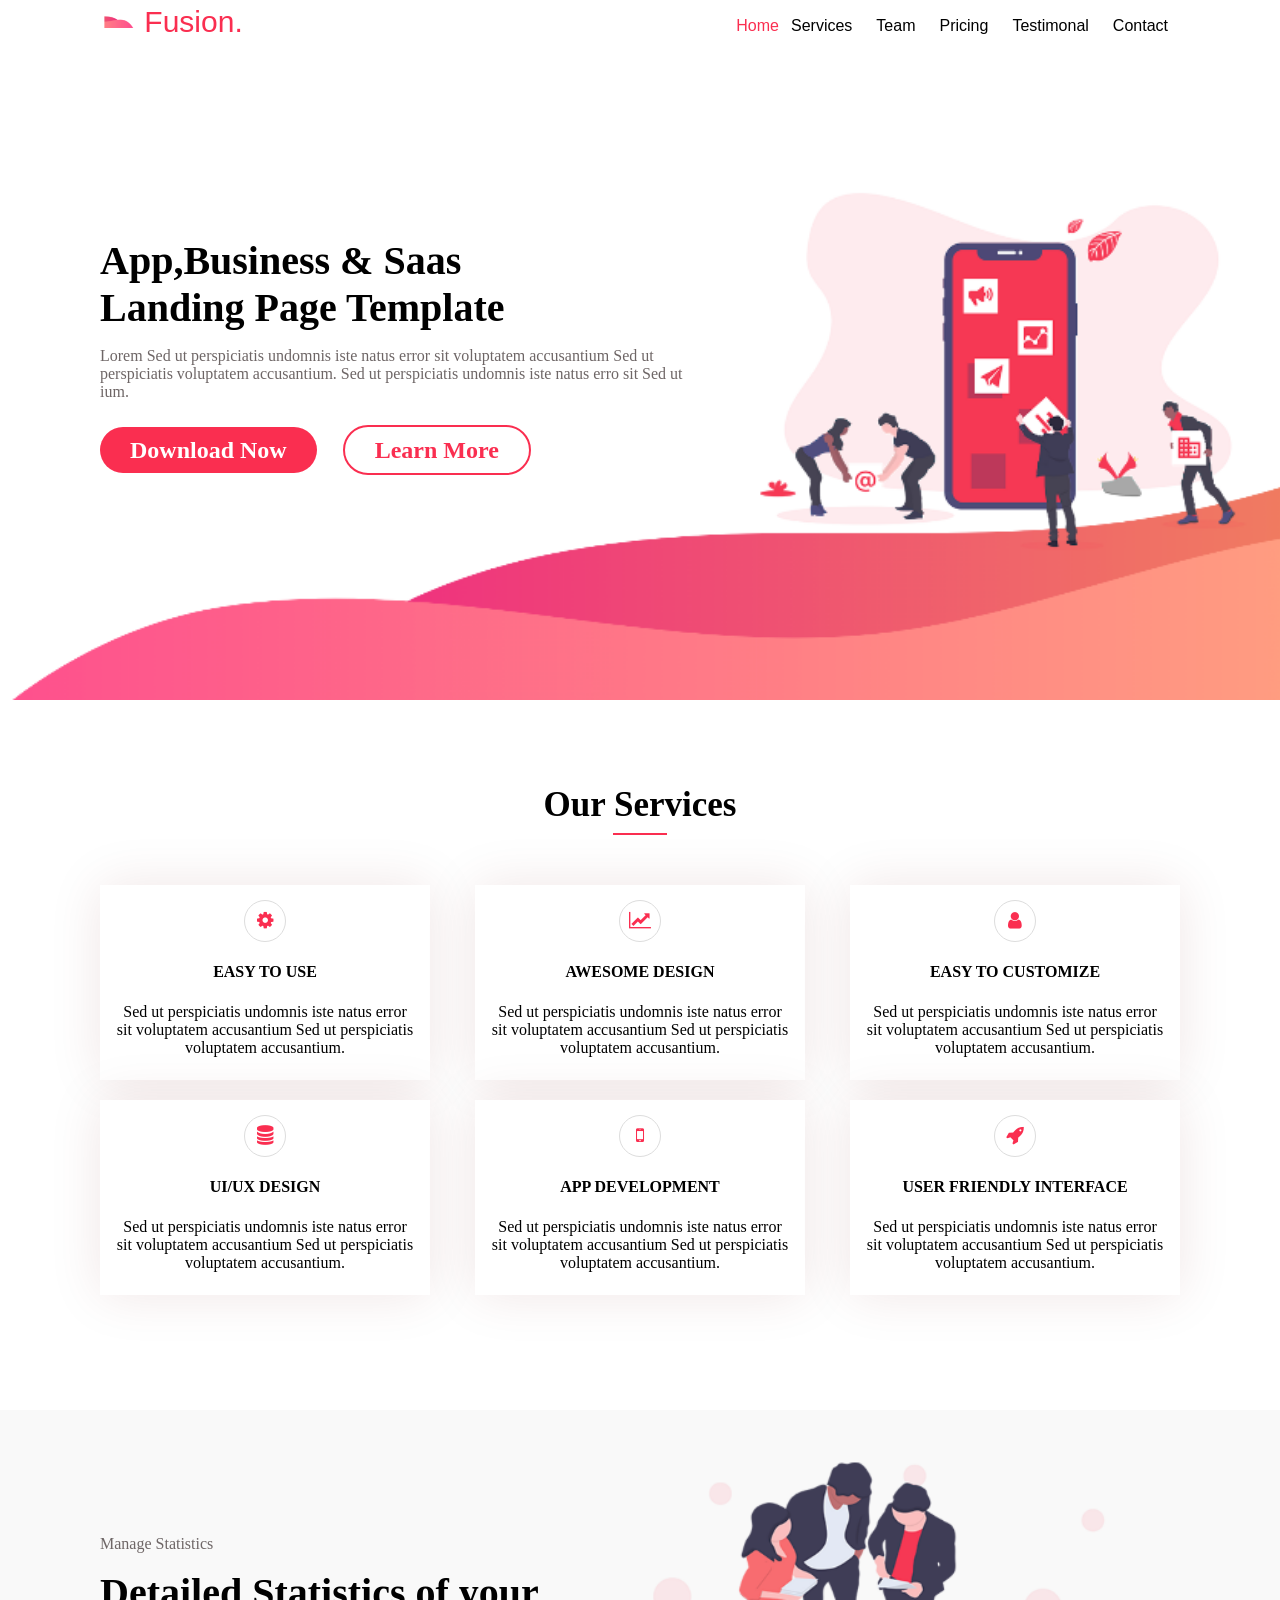
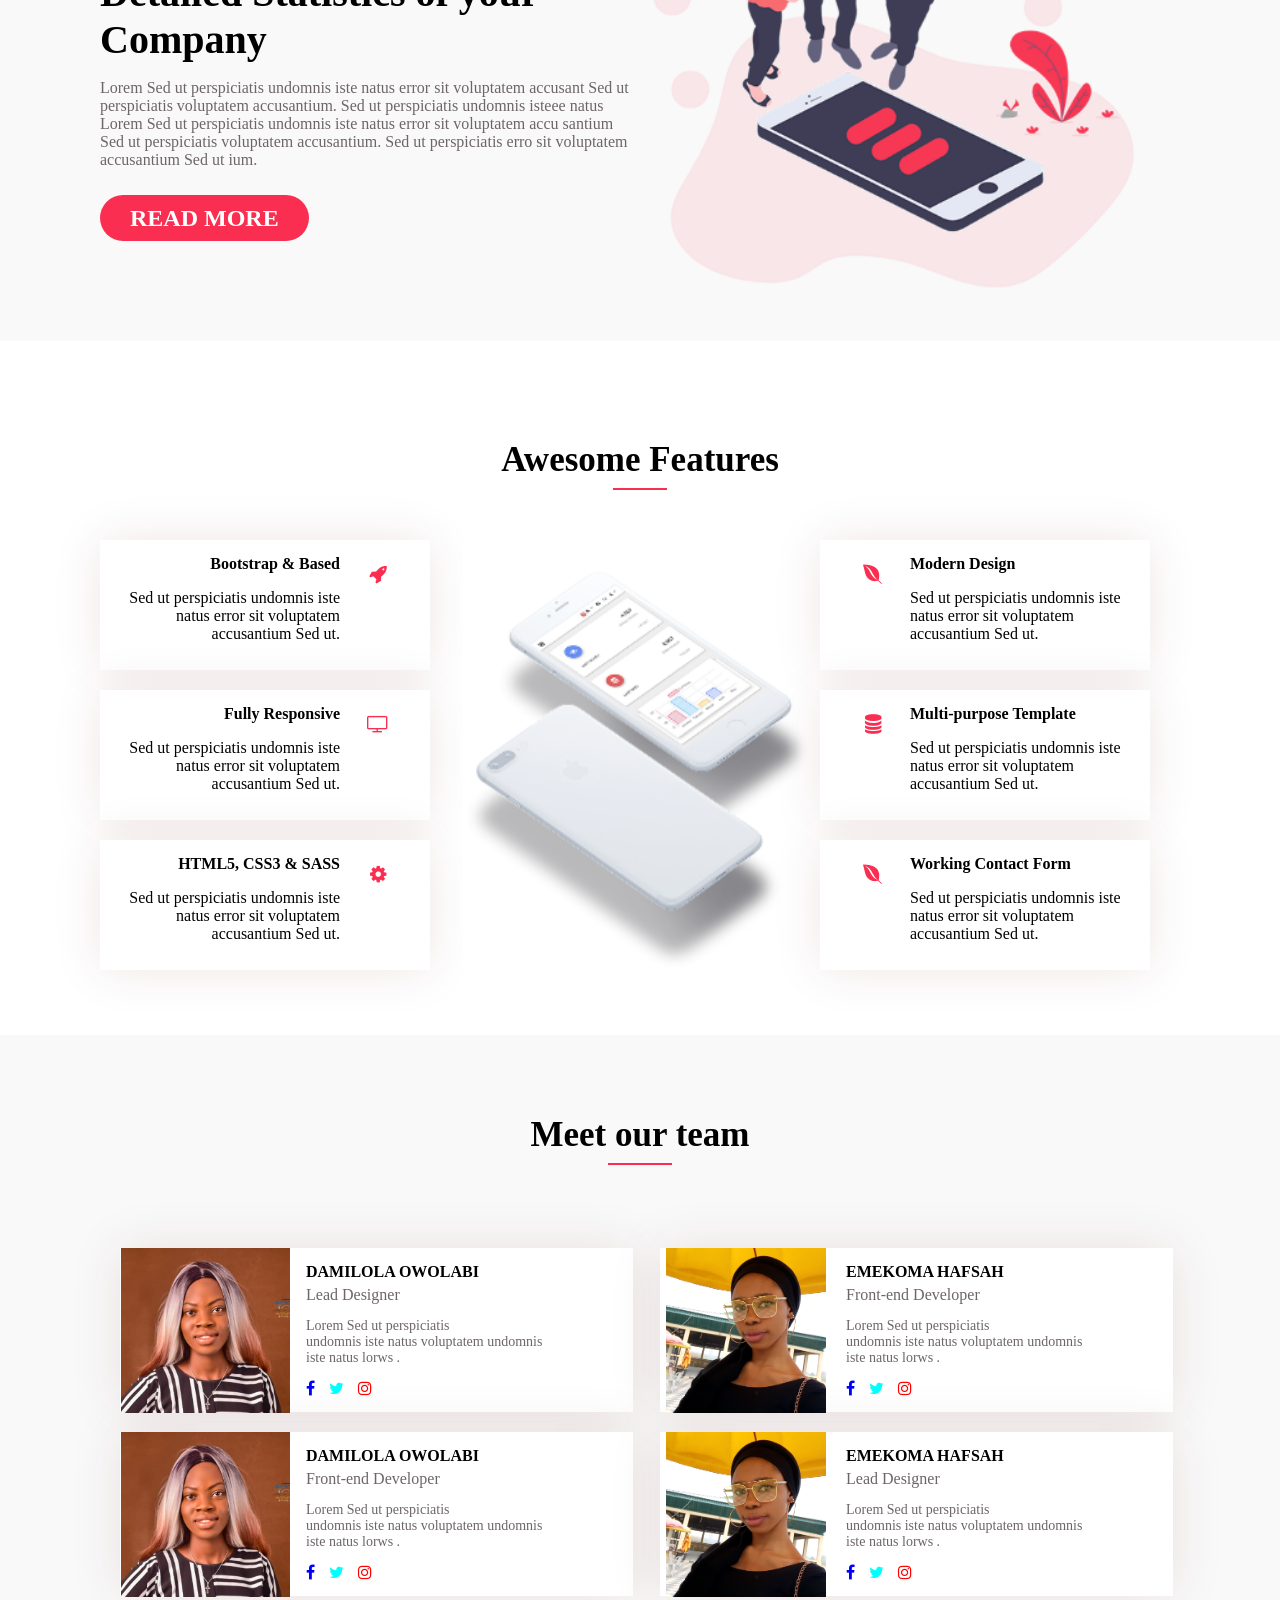
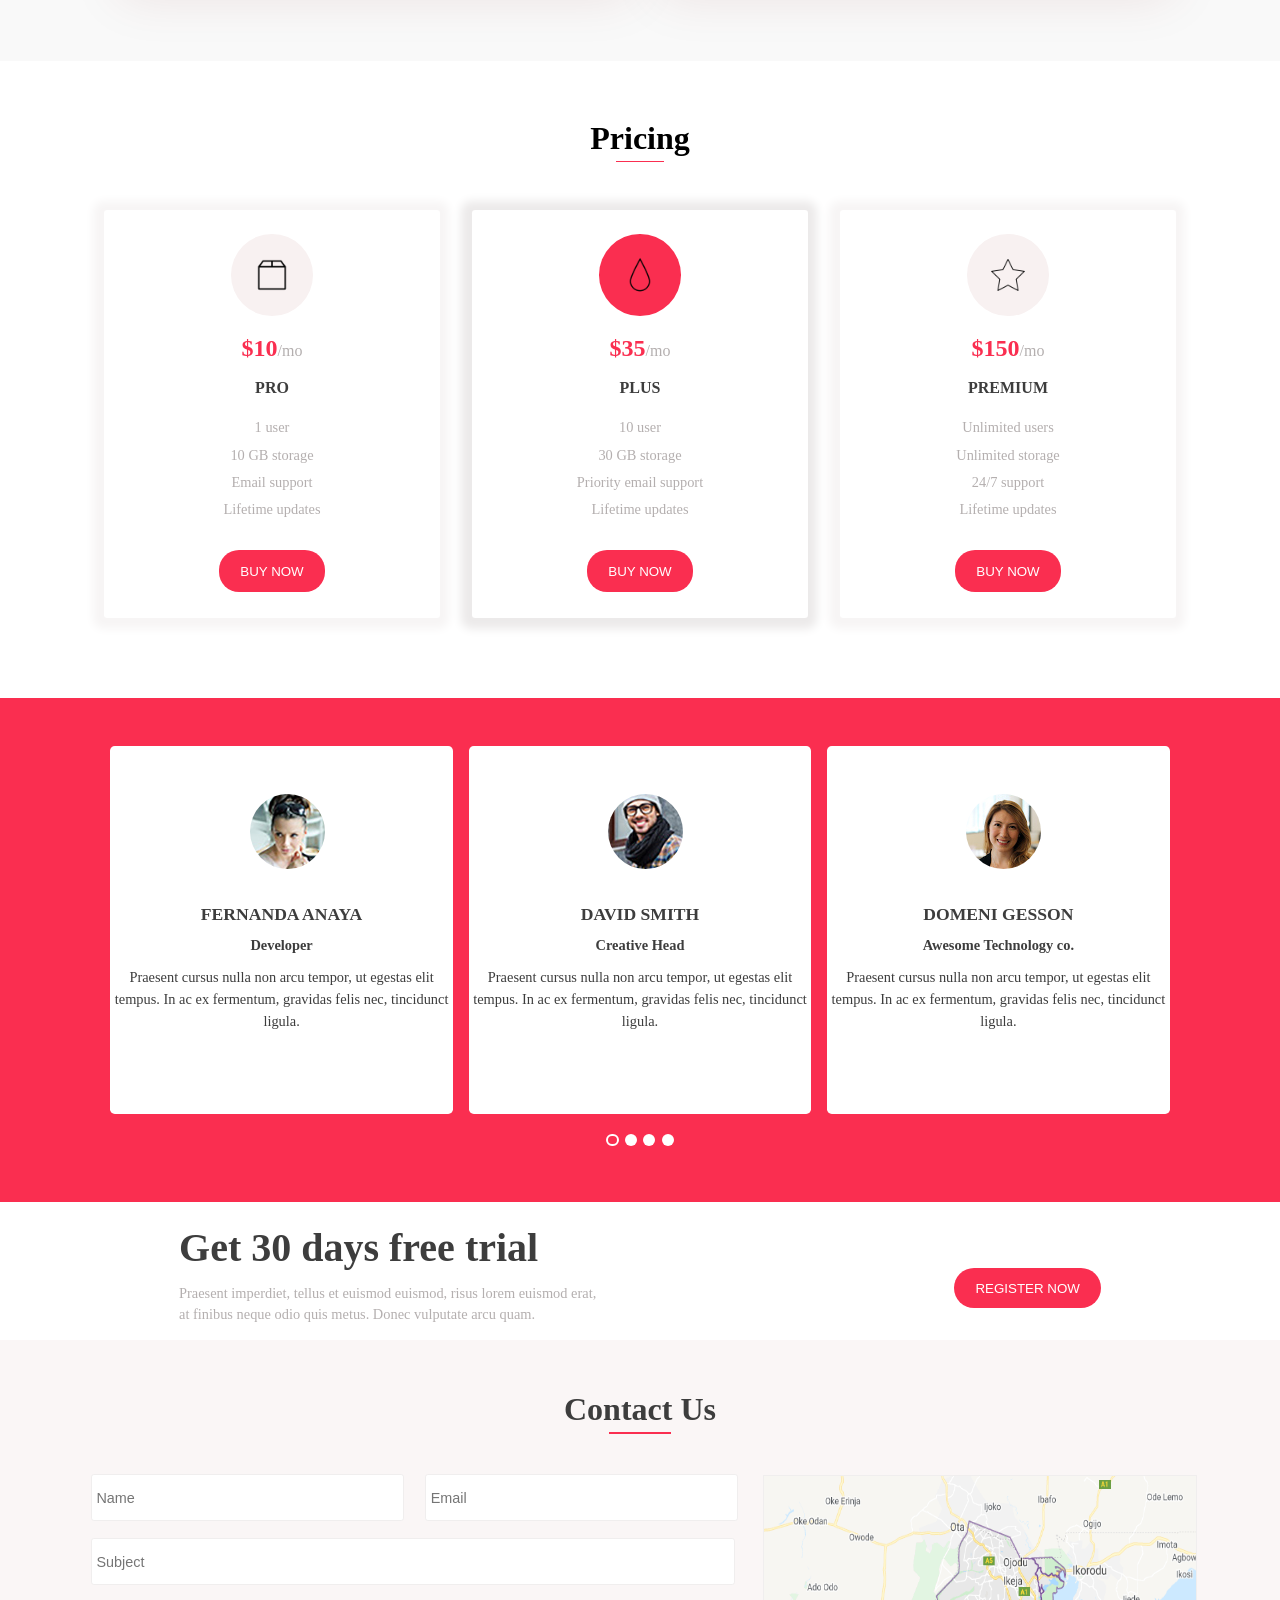
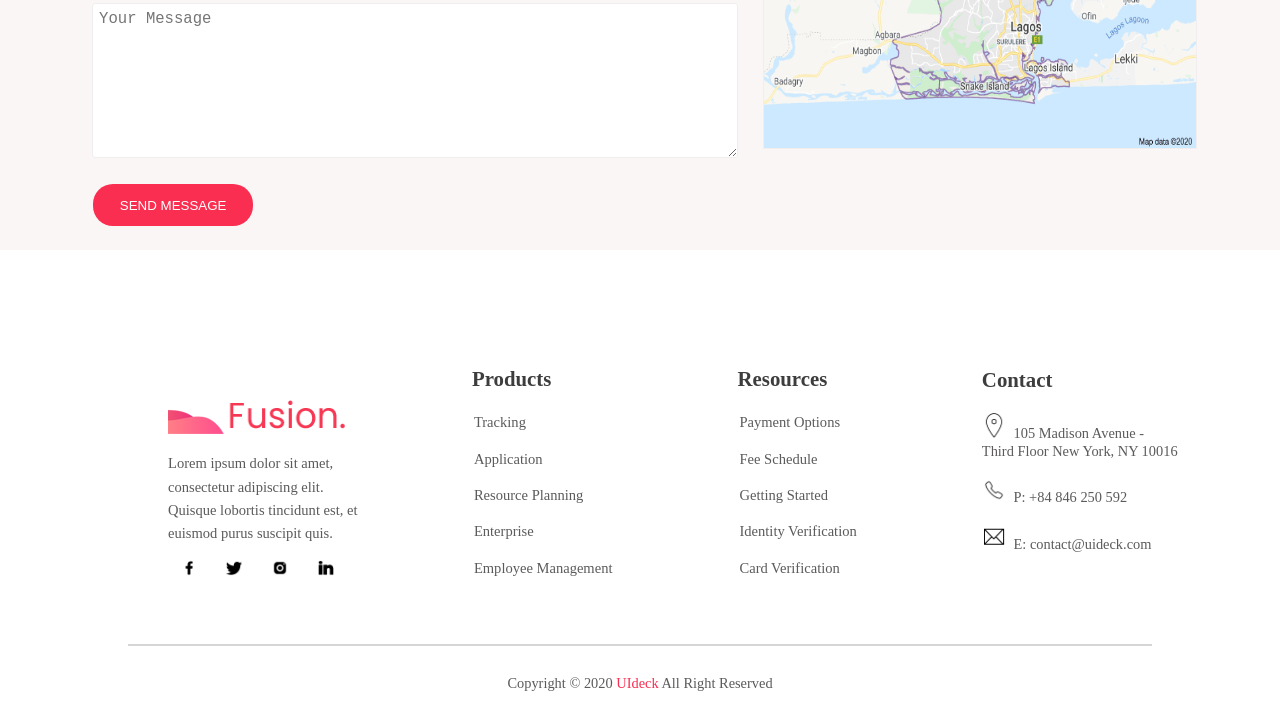
==== commit c74422fb: "changes to html text" ====
--- a/index.html
+++ b/index.html
@@ -190,7 +190,7 @@
                         </div>
                         <div style="padding: 15px;">
                             <h4 style="margin: 0;">DAMILOLA OWOLABI</h4>
-                            <p style="margin: 5px 0px;">Front-end Developer</p>
+                            <p style="margin: 5px 0px;">Lead Designer</p>
                             <p style="font-size: 14px;">Lorem Sed ut perspiciatis<br />
                                 undomnis iste natus voluptatem
                                 undomnis<br /> iste natus lorws .</p>
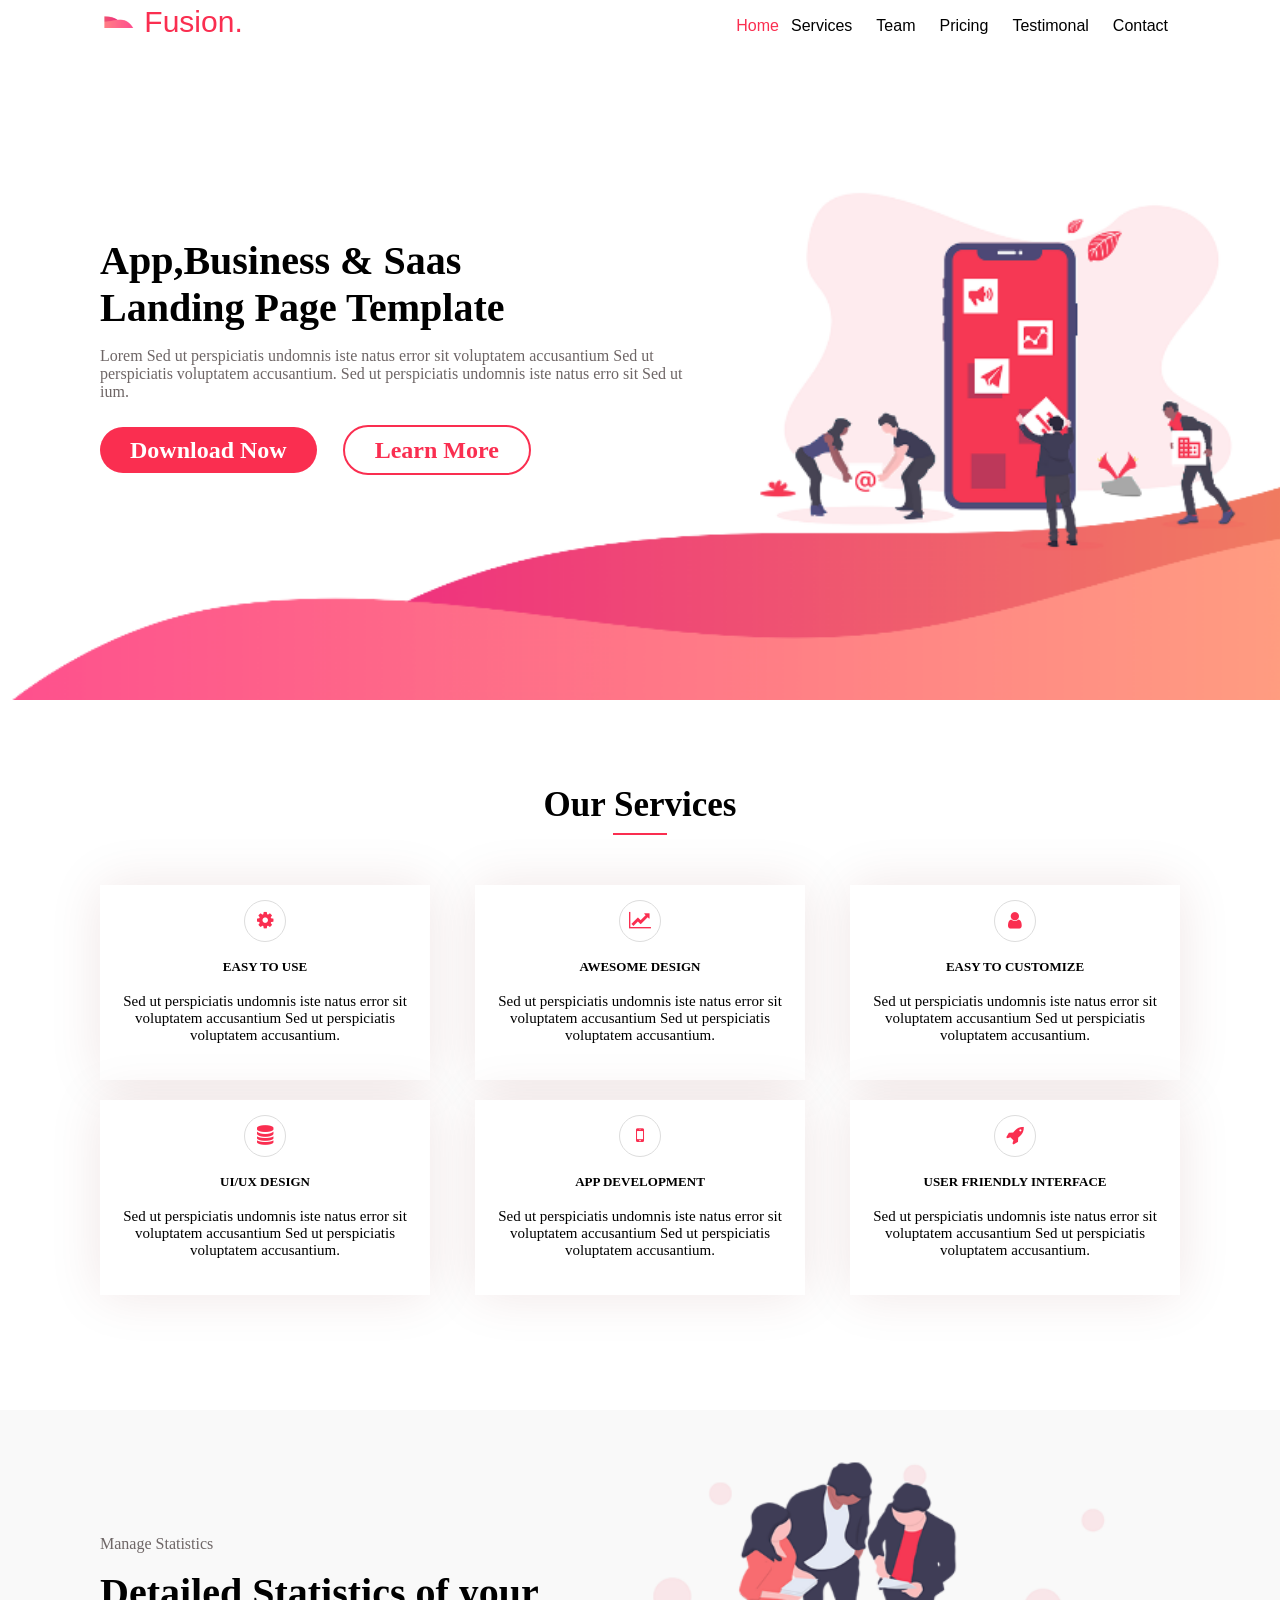
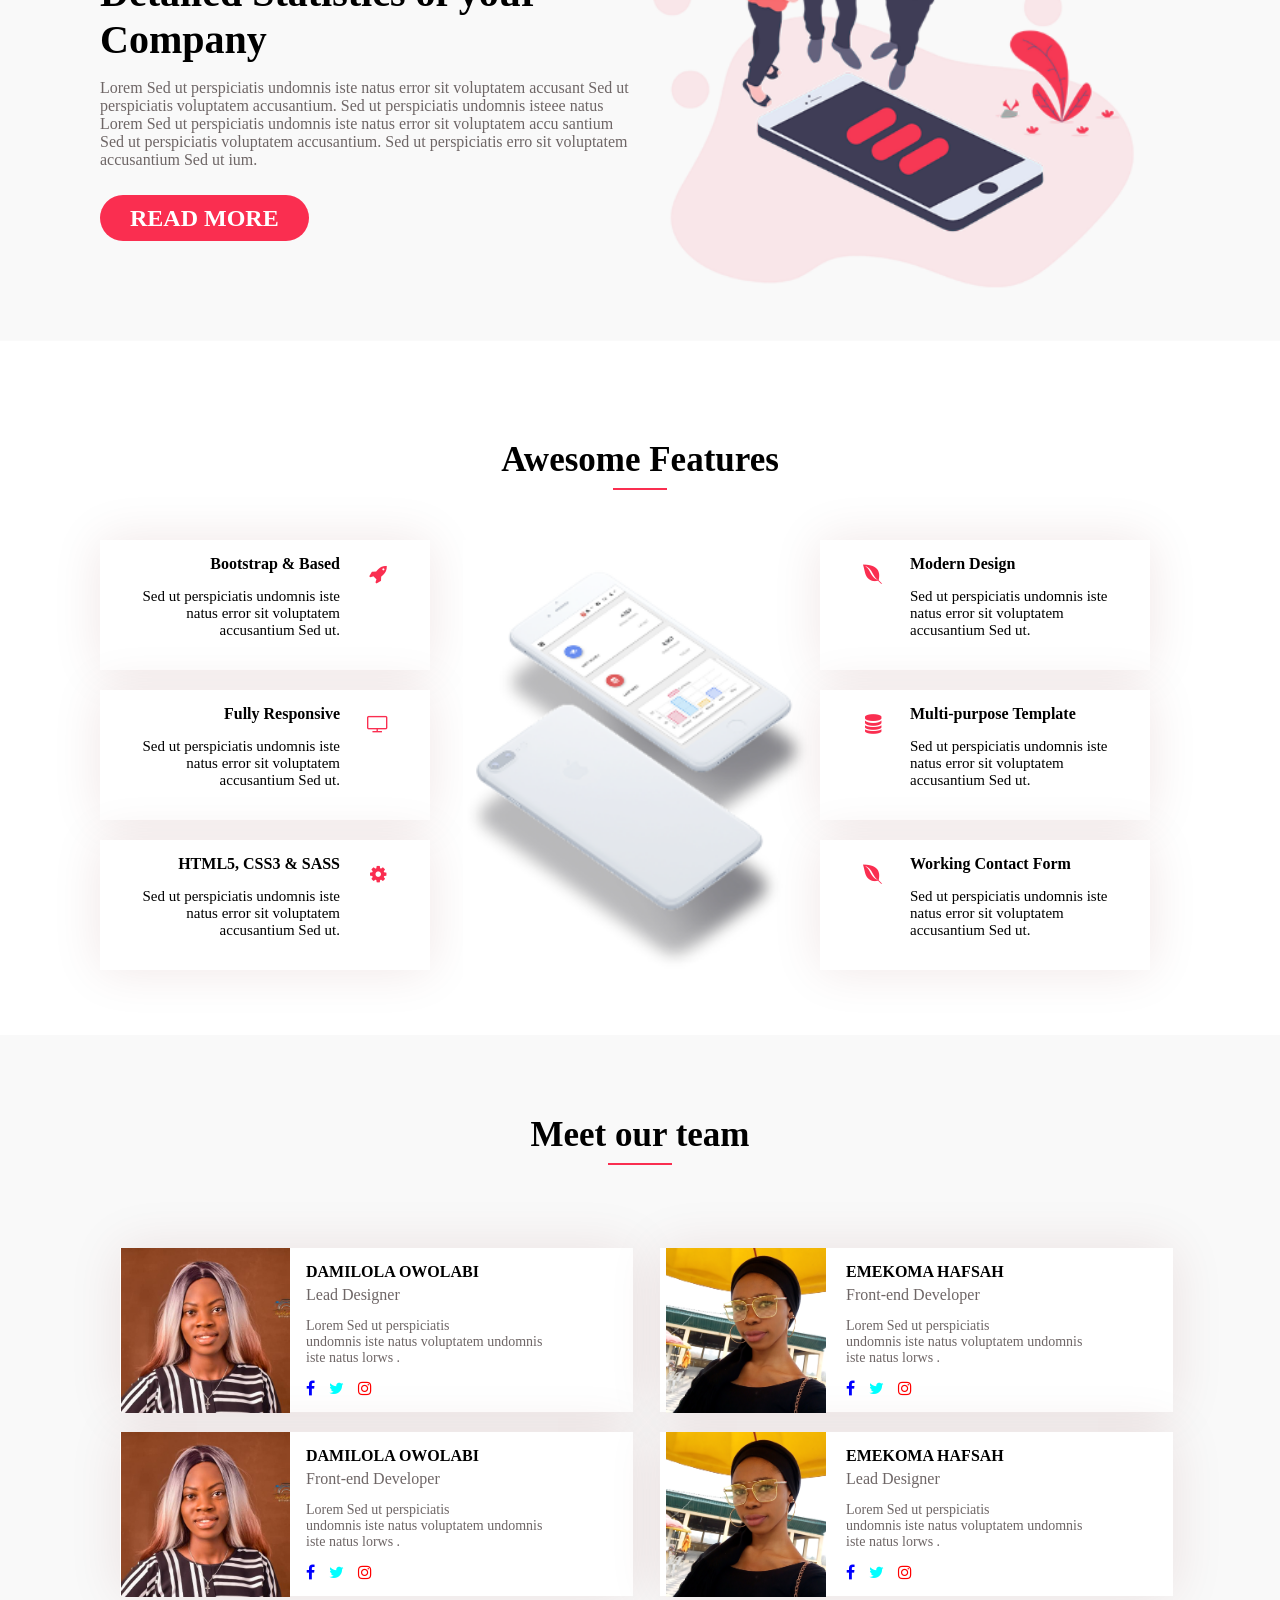
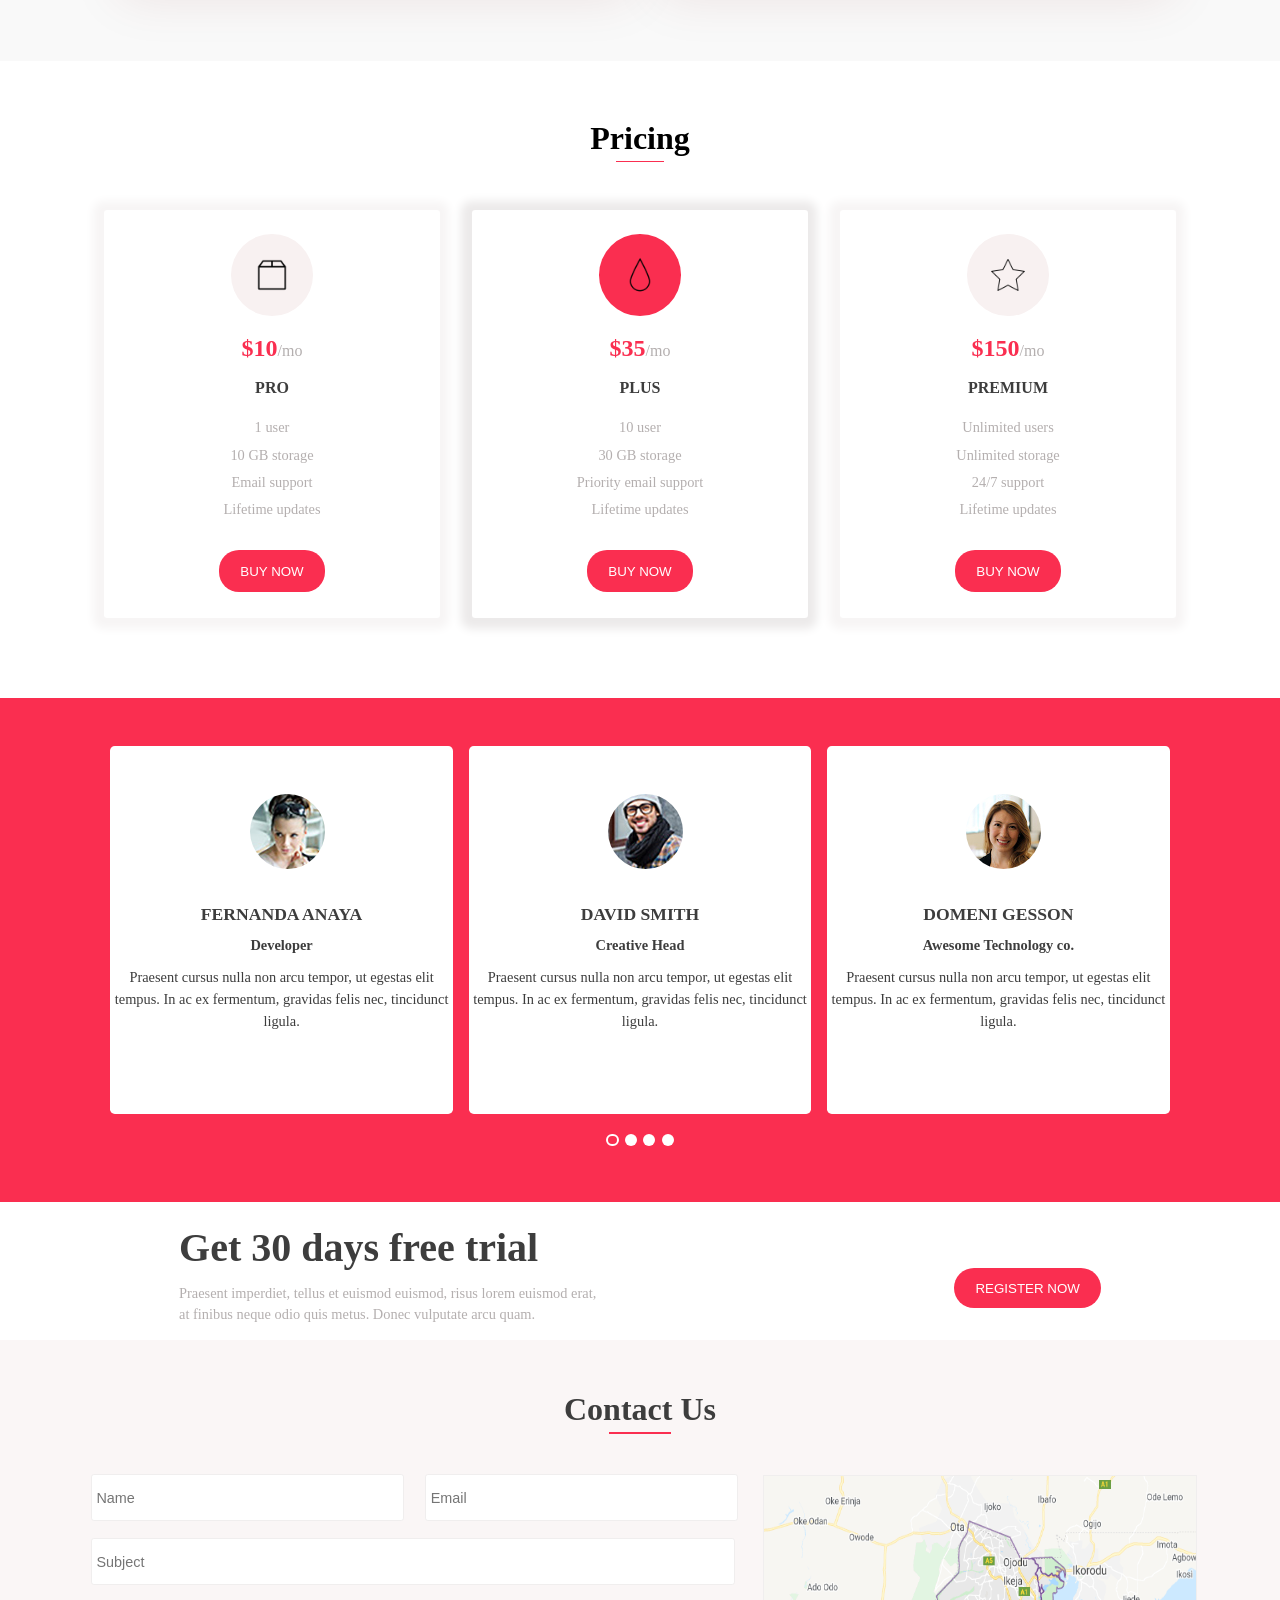
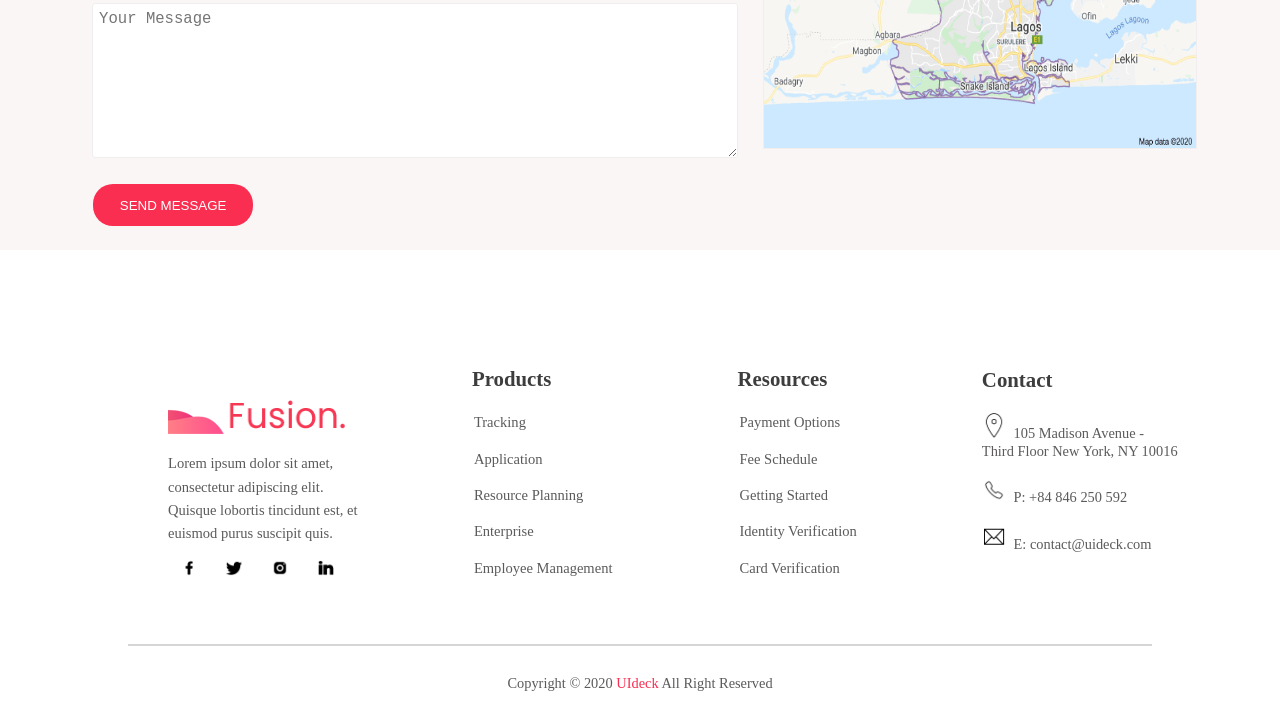
==== commit d8c01811: "modufications" ====
--- a/index.html
+++ b/index.html
@@ -47,7 +47,7 @@
 
         <!--Section 2-->
         <div id="services">
-            <h4>Our Services</h4>
+            <h4 class="our-service">Our Services</h4>
             <hr />
             <div class="services">
                 <div class="section-a">
@@ -180,7 +180,7 @@
 
     <!--Section 3-->
     <div id="team">
-        <h4>Meet our team</h4>
+        <h4 class="team-h4">Meet our team</h4>
         <hr />
         <div class="wrapper">
             <div class="team">
@@ -248,16 +248,16 @@
                             <p style="font-size: 14px;">Lorem Sed ut perspiciatis<br />
                                 undomnis iste natus voluptatem
                                 undomnis<br /> iste natus lorws .</p>
+                            <a href="#">
+                                <i class="fa fas fa-facebook" style="color: blue;padding-right: 10px;"
+                                    aria-hidden="true"></i>
+                            </a>
+                            <a href="https://twitter.com/hafsyforever">
+
+                                <i class="fa fas fa-twitter" style="color: aqua;padding-right: 10px;"
+                                    aria-hidden="true"></i>
+                            </a>
                             <a href="https://instagram.com/hafsyforever">
-                                <i class="fa fas fa-facebook" style="color: blue;padding-right: 10px;"
-                                    aria-hidden="true"></i>
-                            </a>
-                            <a href="https://twitter.com/hafsyforever">
-
-                                <i class="fa fas fa-twitter" style="color: aqua;padding-right: 10px;"
-                                    aria-hidden="true"></i>
-                            </a>
-                            <a href="#">
 
                                 <i class="fa fas fa-instagram" style="color: red;padding-right: 10px;"
                                     aria-hidden="true"></i>
@@ -278,12 +278,12 @@
                                 <i class="fa fas fa-facebook" style="color: blue;padding-right: 10px;"
                                     aria-hidden="true"></i>
                             </a>
-                            <a href="#">
+                            <a href="https://twitter.com/hafsyforever">
 
                                 <i class="fa fas fa-twitter" style="color: aqua;padding-right: 10px;"
                                     aria-hidden="true"></i>
                             </a>
-                            <a href="#">
+                            <a href="https://instagram.com/hafsyforever">
 
                                 <i class="fa fas fa-instagram" style="color: red;padding-right: 10px;"
                                     aria-hidden="true"></i>
--- a/style.css
+++ b/style.css
@@ -9,8 +9,8 @@
 }
 body{
     margin: 0;
+    padding: 0;
     box-sizing: border-box;
-    /* font-family: Arial, Helvetica, sans-serif; */
 }
 h1,h2, h3{
     font-family: 'Times New Roman', Times, serif ;
@@ -37,7 +37,6 @@
     border-radius: 50%;
     padding: 1.3em;
     margin-top: 1.5em;
-
 }
 .box{
 width: 21em;
@@ -317,36 +316,66 @@
     color: var(--pink-color);
 }
 /* media queries */
-@media screen and (max-width: 700px){
+@media screen and (max-width: 1024px){
     .pricing{
         flex-direction: column;
     }
+    .box{
+        width: 18em;
+        height: 23.5em;
+        line-height: .8em;
+    }
+    #pricing h2{
+        font-size: 25px;
+        margin-bottom: 1em;
+    }
+    .pricing img{
+        width: 2em;
+        background-color: var(--grey-color);
+        border-radius: 50%;
+        padding: 1em;
+        margin-top: 1.5em;
+    }
+    .pricing span{
+        font-size: 1.2em;
+    }
+    .pricing button{
+        width: 7em;
+        padding: .7em;
+    }
     .testimonial-container{
         flex-direction: column;
     }
     .first-person, .second-person, .third-person{
-        margin-top: 1em;
+        margin-top: 2em;
+        width: 16em;
+        height: 20em;
+        padding: 1em;
     }
     .trial{
         flex-direction: column;
         margin: 1.5em;
     }
     .trial h1{
-        font-size: 1.8em;
+        font-size: 1.6em;
+    }
+    #contact h2{
+        font-size: 25px;
+        margin-bottom: 1em;
     }
     .email, .name, .subject{
-        width: 23em;
-        margin: .6em 10em;
+        width: 20em;
+        margin: .6em 14em;
     }
     .textarea{
-        width: 25em;
-        margin: .6em 7em;
+        width: 20em;
+        margin: .6em 12em;
     }
     .submit{
-        margin-left: 18em;
+        margin-left: 22em;
     }
     .map img{
-        width:26em ;
+        width:22em ;
         margin: 2em;
     }
     .endofpage{
--- a/style2.css
+++ b/style2.css
@@ -146,6 +146,12 @@
     margin-bottom: 20px;
     padding: 15px;
 }
+#services .our-service{
+    font-size: 35px;
+}
+.services h4{
+    font-size: 13px;
+}
 .wrapper > h4 {
     display: flex;
     align-self: center;
@@ -172,11 +178,17 @@
     height: 2px;
     border: none;
 }
+#services p{
+    font-size:15px ;
+}
 .features{
     display: grid;
     grid-template-columns: 1fr 1fr 1fr;
     margin-bottom: 40px;
     margin-top: 50px;
+}
+.features p{
+    font-size: 15px;
 }
 div >.section-b {
     width: 300px;
@@ -293,7 +305,9 @@
         font-size: 20px;
     }
     nav{
-        padding: 5px 10px !important;
+        padding: 5px 5px !important;
+        display: flex;
+        flex-direction: column;
     }
     nav li {
         font-size: small;
@@ -306,7 +320,7 @@
     }
     /* Section 1 */
     #home{
-        padding-left:10px ;
+        padding-left:20px ;
         width: fit-content;
     }
     .home{
@@ -316,6 +330,10 @@
     .home>h4{
         font-size: 20px;
     }
+    .home span{
+        display: flex;
+        flex-direction: column;
+    }
     span > .btn {
         margin: 10px 10px 0px 0px;
         padding: 5px 6px;
@@ -340,6 +358,9 @@
     /* Section 2 */
     .services {
         justify-content: center;
+    }
+    #services .our-service{
+        font-size: 25px;
     }
     .features{
         display: flex;
@@ -348,6 +369,10 @@
         flex-wrap: wrap;
         justify-content: center;
         margin-top: 50px;
+    }
+    .wrapper > h4 {
+        font-size: 25px;
+        margin-top: 2em;
     }
     div.bgimg{
         background-image: url("./img3.png");
@@ -365,6 +390,9 @@
         justify-content: center;
         margin-top: 30px;
     }
+    #team > h4{
+        font-size: 25px;
+    }
     div >.section-c{
         width: auto;
         height: 164px;
@@ -375,6 +403,7 @@
         font-size: small;
         align-content: center;
         grid-template-columns: 1fr 2fr;
+        padding: 10px;
     }
     div.pic{
         background-image: url("./dammy.jpg");
@@ -384,4 +413,11 @@
         margin-top: 5px;
        
     }
+    div.picture{
+        background-image: url("shecode-assets/hafsah.png");
+        background-position: center;
+        background-size: 10em;
+        background-repeat: no-repeat;
+        margin-top: 5px;
+    }
   }
